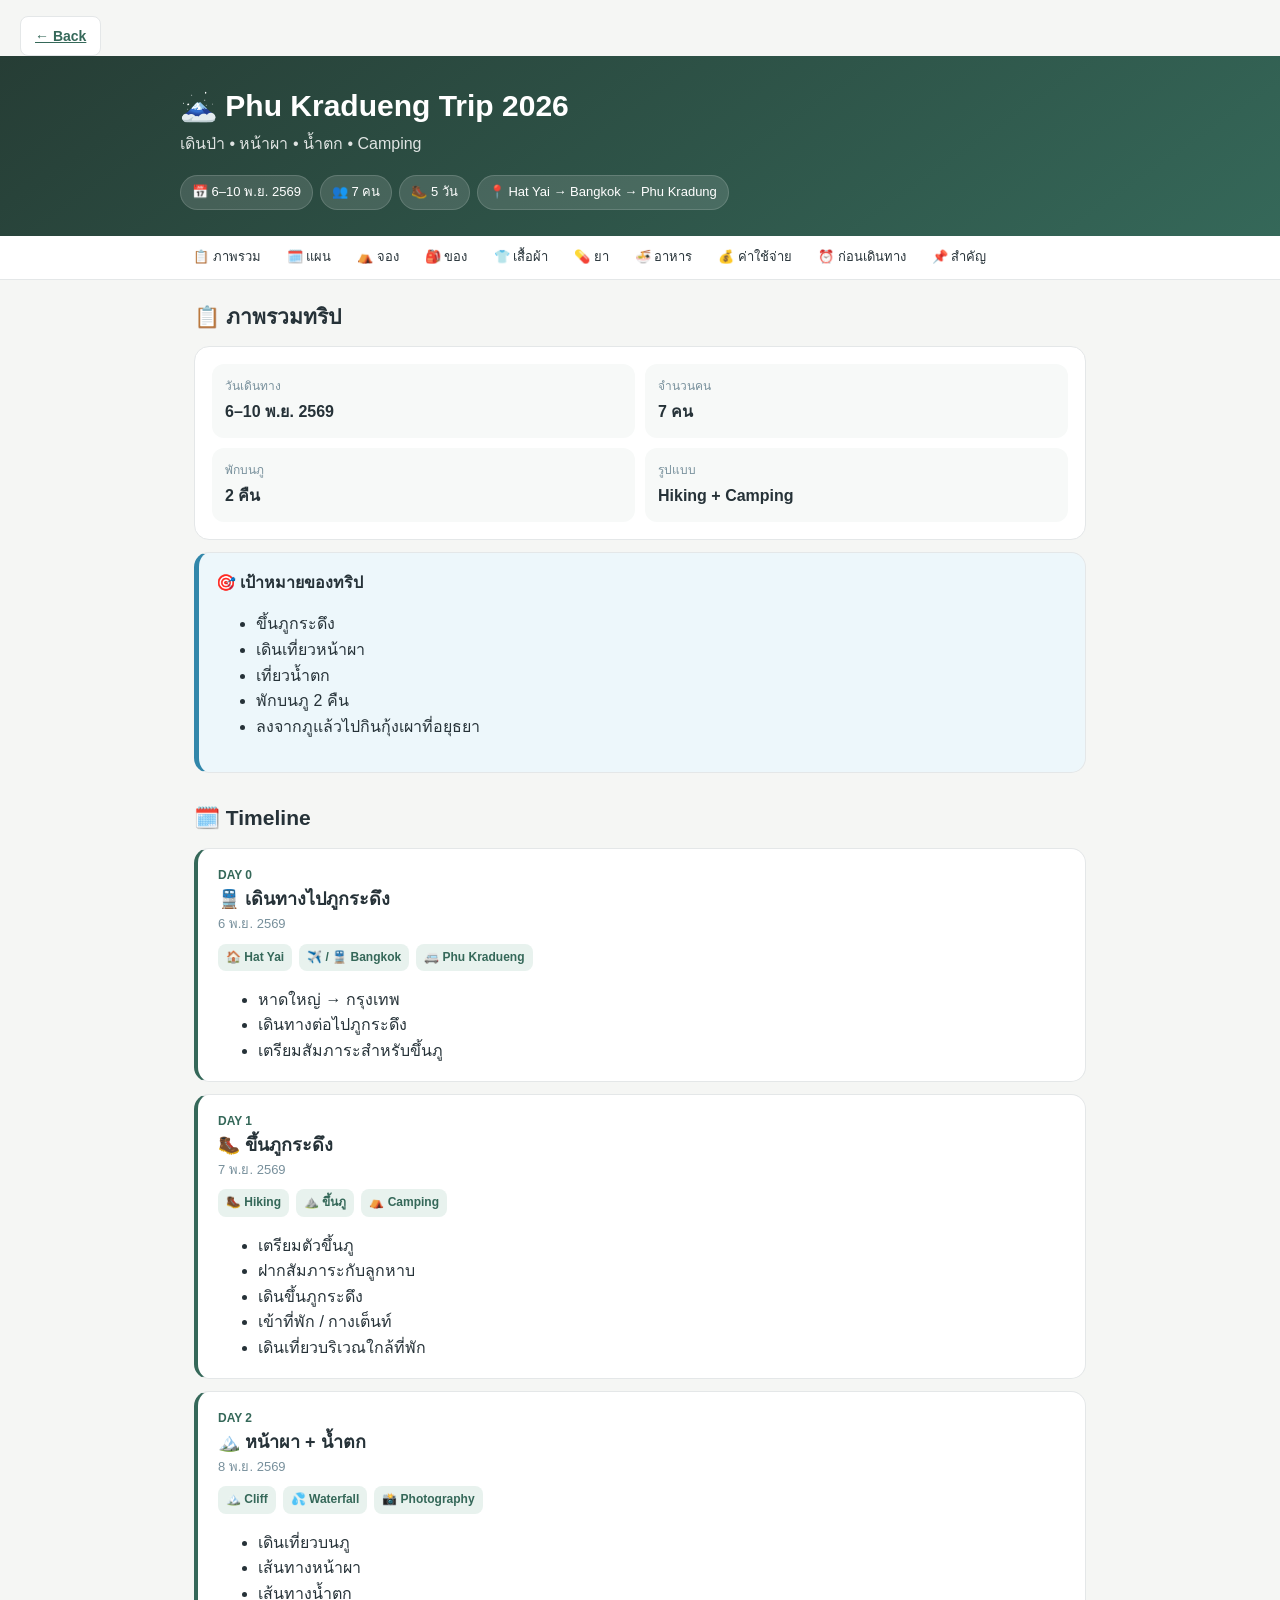
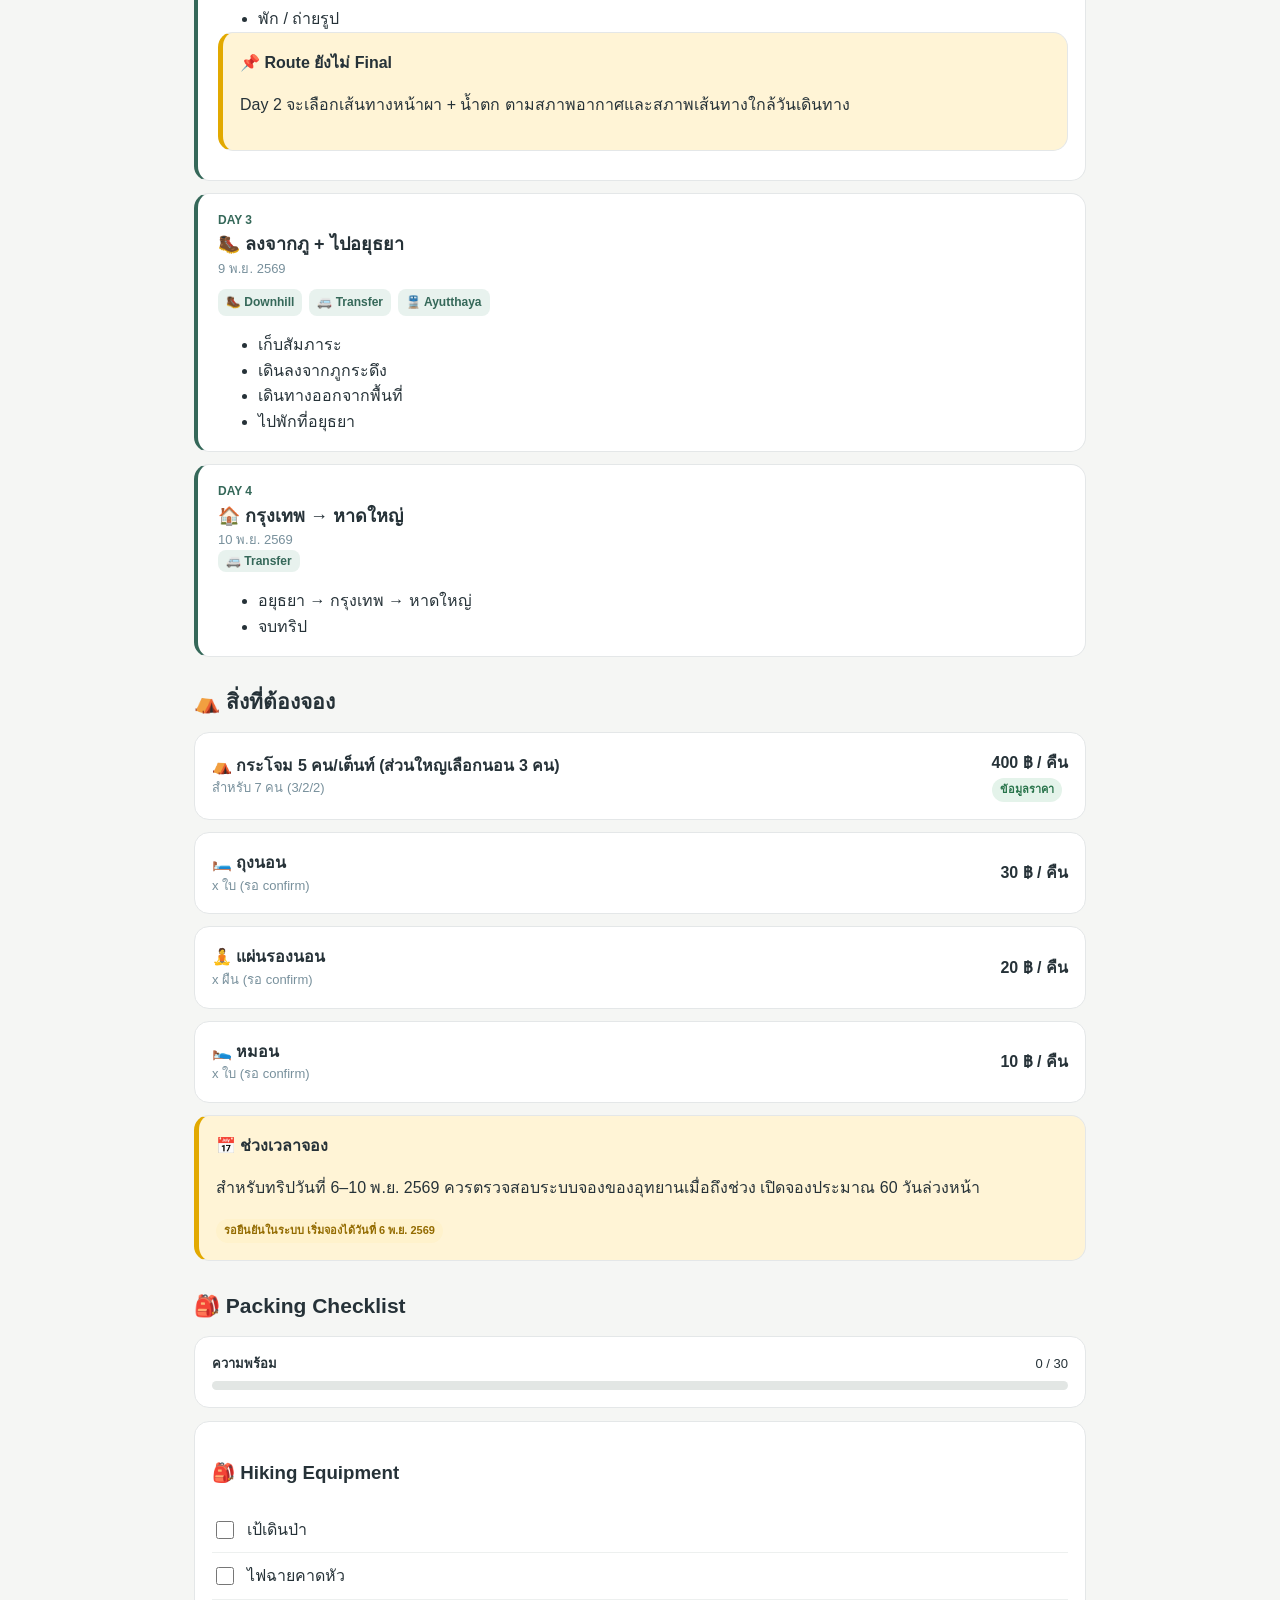
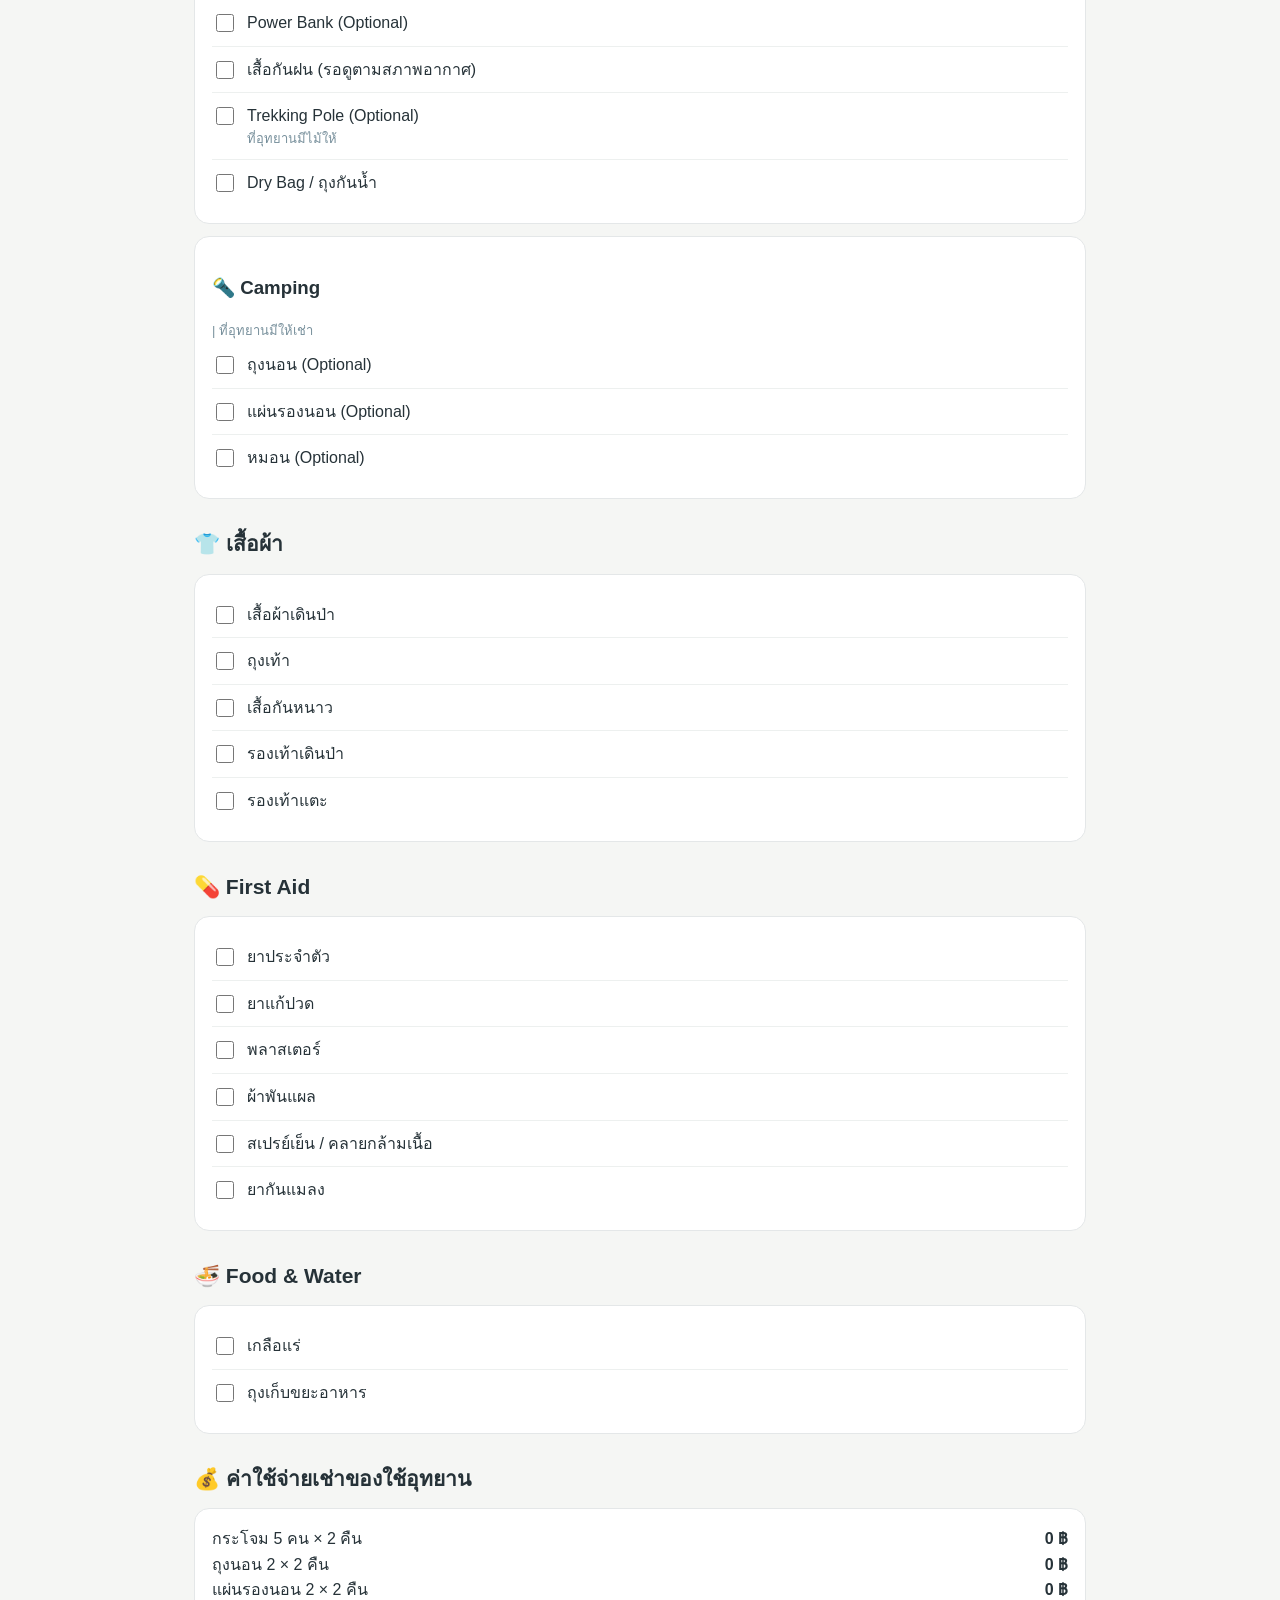
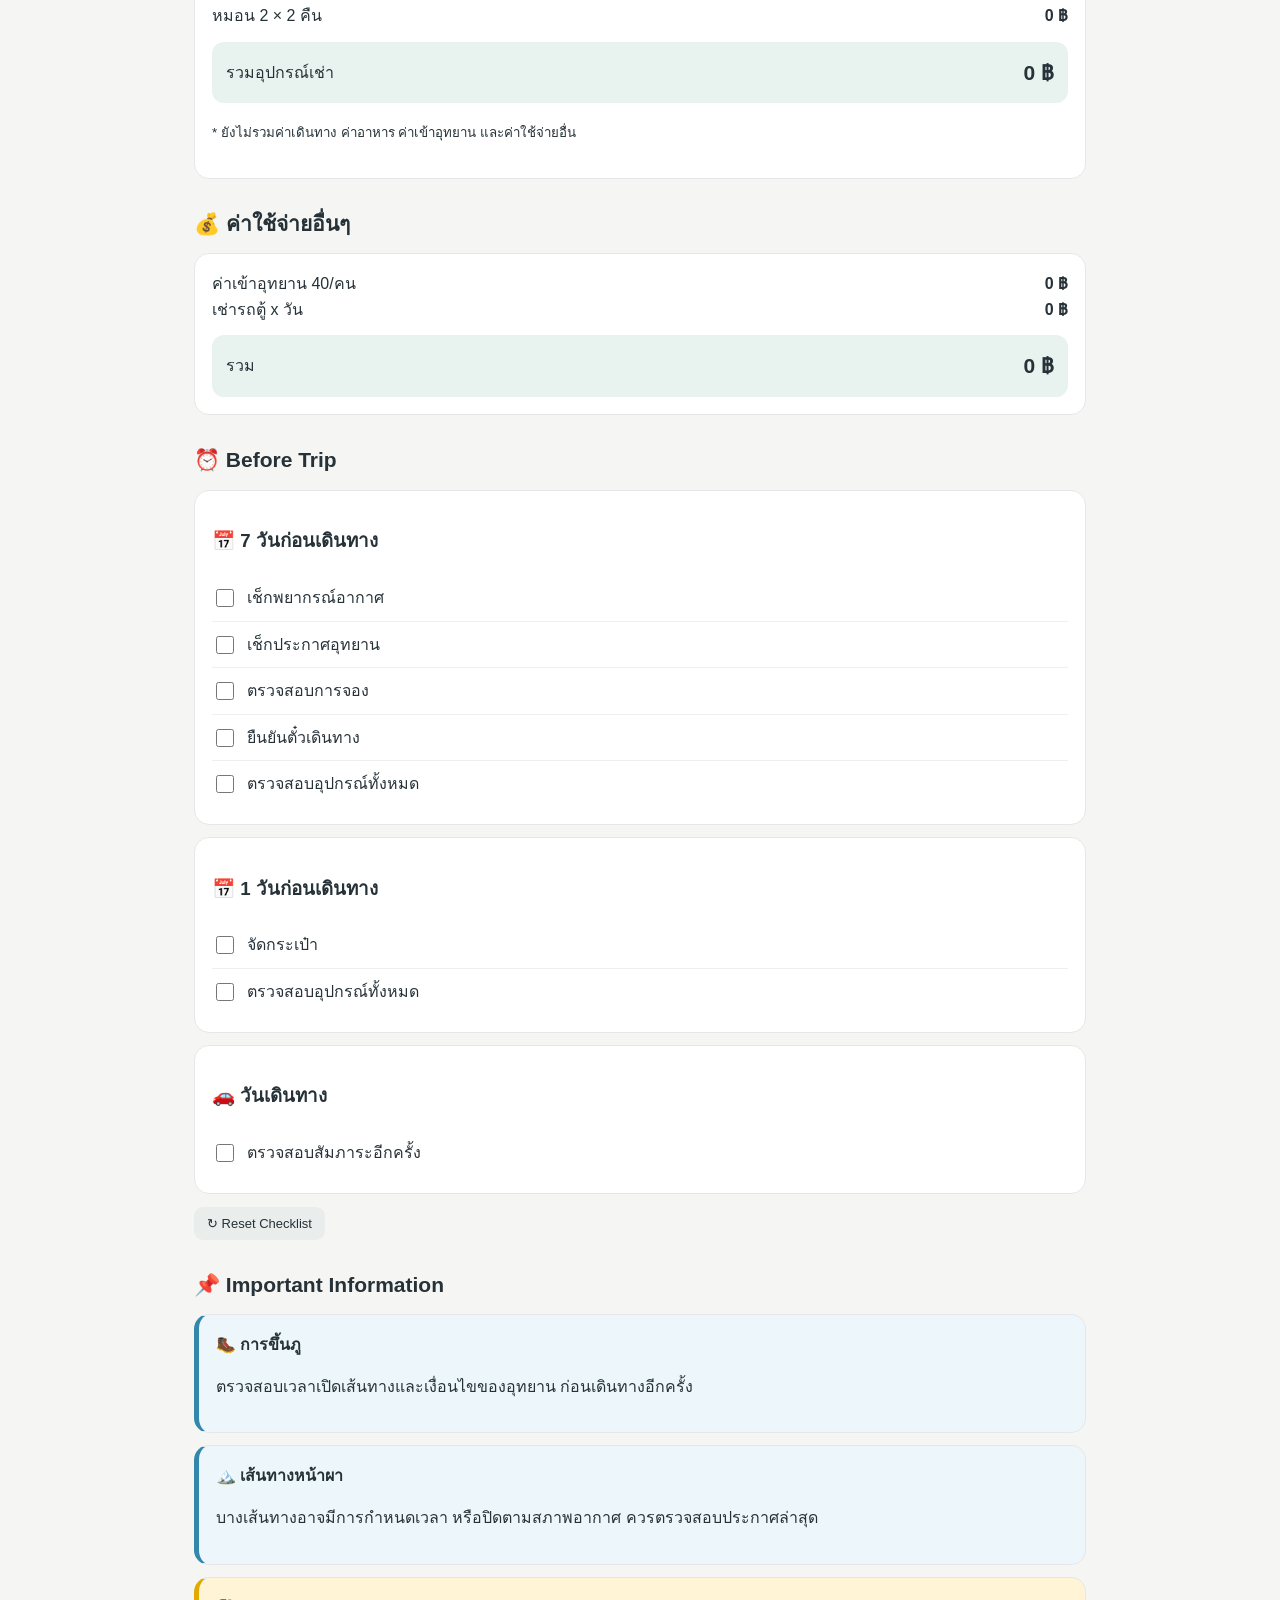
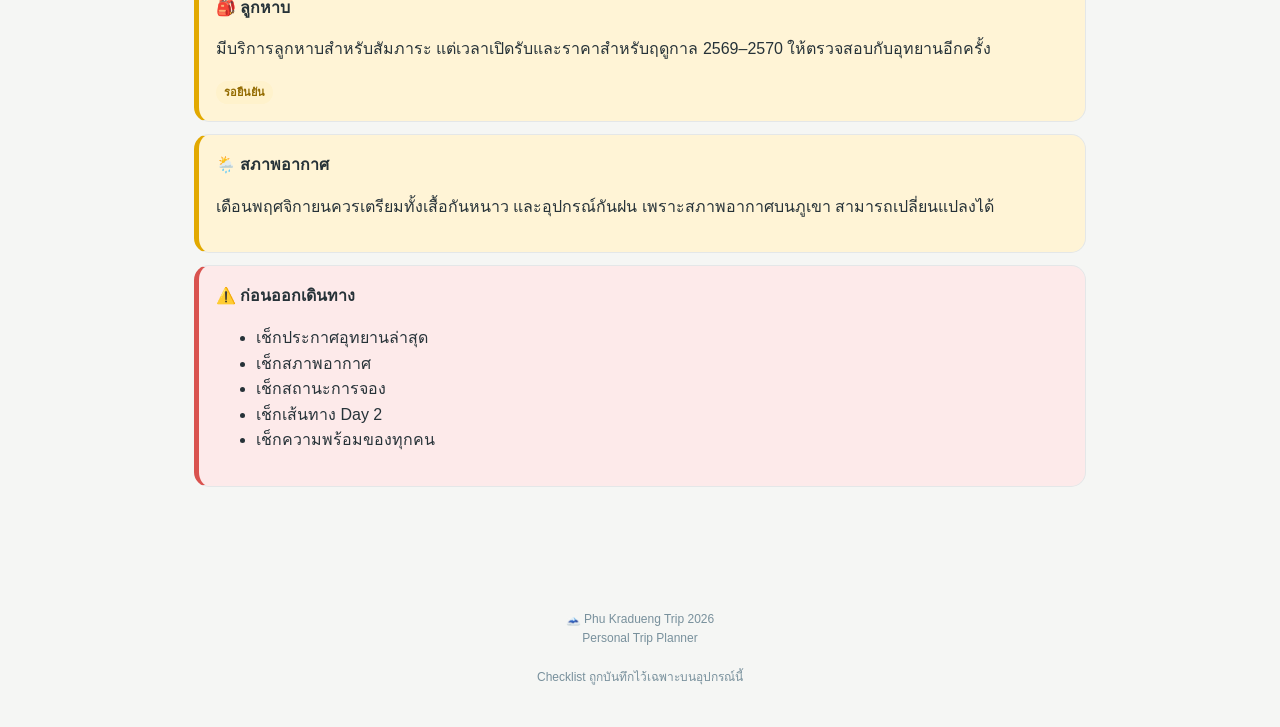
==== plans/phukradueng-2026/index.html @ b60a4329 "Move content to phukradueng-2026 folder" ====
<!DOCTYPE html>
<html lang="th">

<head>
  <meta charset="UTF-8">
  <meta name="viewport" content="width=device-width, initial-scale=1.0">
  <link rel="stylesheet" href="../../assets/css/styles.css">
  <title>🗻 Phu Kradueng Trip 2026</title>
<body>
<a href="../../index.html" class="back-button">
← Back
</a>

  <!-- ==================================================
     HERO
================================================== -->
  <header class="hero">
    <div class="hero-inner">
      <h1>🗻 Phu Kradueng Trip 2026</h1>
      <div class="hero-subtitle">
        เดินป่า • หน้าผา • น้ำตก • Camping
      </div>
      <div class="hero-info">
        <span class="hero-badge">
          📅 6–10 พ.ย. 2569
        </span>
        <span class="hero-badge">
          👥 7 คน
        </span>
        <span class="hero-badge">
          🥾 5 วัน
        </span>
        <span class="hero-badge">
          📍 Hat Yai → Bangkok → Phu Kradung
        </span>
      </div>
    </div>
  </header>


  <!-- ==================================================
     NAV
  ================================================== -->

  <nav class="nav">
    <div class="nav-inner">
      <a href="#overview">📋 ภาพรวม</a>
      <a href="#schedule">🗓️ แผน</a>
      <a href="#booking">⛺ จอง</a>
      <a href="#packing">🎒 ของ</a>
      <a href="#clothing">👕 เสื้อผ้า</a>
      <a href="#firstaid">💊 ยา</a>
      <a href="#food">🍜 อาหาร</a>
      <a href="#expense">💰 ค่าใช้จ่าย</a>
      <a href="#beforetrip">⏰ ก่อนเดินทาง</a>
      <a href="#important">📌 สำคัญ</a>
    </div>
  </nav>

  <main>

    <!-- ==================================================
     OVERVIEW
    ================================================== -->
    <section id="overview">
      <div class="section-title">
        📋 ภาพรวมทริป
      </div>
      <div class="card">
        <div class="overview-grid">
          <div class="overview-item">
            <div class="overview-label">
              วันเดินทาง
            </div>
            <div class="overview-value">
              6–10 พ.ย. 2569
            </div>
          </div>

          <div class="overview-item">
            <div class="overview-label">
              จำนวนคน
            </div>
            <div class="overview-value">
              7 คน
            </div>
          </div>

          <div class="overview-item">
            <div class="overview-label">
              พักบนภู
            </div>
            <div class="overview-value">
              2 คืน
            </div>
          </div>

          <div class="overview-item">
            <div class="overview-label">
              รูปแบบ
            </div>
            <div class="overview-value">
              Hiking + Camping
            </div>
          </div>
        </div>
      </div>


      <div class="card info">
        <strong>🎯 เป้าหมายของทริป</strong>
        <ul>
          <li>
            ขึ้นภูกระดึง
          </li>
          <li>
            เดินเที่ยวหน้าผา
          </li>
          <li>
            เที่ยวน้ำตก
          </li>
          <li>
            พักบนภู 2 คืน
          </li>
          <li>
            ลงจากภูแล้วไปกินกุ้งเผาที่อยุธยา
          </li>
        </ul>
      </div>
    </section>


    <!-- ==================================================
     SCHEDULE
    ================================================== -->

    <section id="schedule">
      <div class="section-title">
        🗓️ Timeline
      </div>

      <!-- DAY 0 -->
      <div class="card day">
        <div class="day-number">
          DAY 0
        </div>
        <div class="day-title">
          🚆 เดินทางไปภูกระดึง
        </div>
        <div class="day-date">
          6 พ.ย. 2569
        </div>
        <div class="day-meta">
          <span class="meta">
            🏠 Hat Yai
          </span>
          <span class="meta">
            ✈️ / 🚆 Bangkok
          </span>
          <span class="meta">
            🚐 Phu Kradueng
          </span>
        </div>

        <ul>
          <li>
            หาดใหญ่ → กรุงเทพ
          </li>
          <li>
            เดินทางต่อไปภูกระดึง
          </li>
          <li>
            เตรียมสัมภาระสำหรับขึ้นภู
          </li>
        </ul>
      </div>


      <!-- DAY 1 -->

      <div class="card day">
        <div class="day-number">
          DAY 1
        </div>
        <div class="day-title">
          🥾 ขึ้นภูกระดึง
        </div>
        <div class="day-date">
          7 พ.ย. 2569
        </div>
        <div class="day-meta">
          <span class="meta">
            🥾 Hiking
          </span>
          <span class="meta">
            ⛰️ ขึ้นภู
          </span>
          <span class="meta">
            ⛺ Camping
          </span>
        </div>

        <ul>
          <li>
            เตรียมตัวขึ้นภู
          </li>
          <li>
            ฝากสัมภาระกับลูกหาบ
          </li>
          <li>
            เดินขึ้นภูกระดึง
          </li>
          <li>
            เข้าที่พัก / กางเต็นท์
          </li>
          <li>
            เดินเที่ยวบริเวณใกล้ที่พัก
          </li>
        </ul>
      </div>


      <!-- DAY 2 -->
      <div class="card day">
        <div class="day-number">
          DAY 2
        </div>
        <div class="day-title">
          🏔️ หน้าผา + น้ำตก
        </div>
        <div class="day-date">
          8 พ.ย. 2569
        </div>
        <div class="day-meta">
          <span class="meta">
            🏔️ Cliff
          </span>
          <span class="meta">
            💦 Waterfall
          </span>
          <span class="meta">
            📸 Photography
          </span>
        </div>

        <ul>
          <li>
            เดินเที่ยวบนภู
          </li>
          <li>
            เส้นทางหน้าผา
          </li>
          <li>
            เส้นทางน้ำตก
          </li>
          <li>
            พัก / ถ่ายรูป
          </li>
        </ul>

        <div class="card warning">
          <strong>
            📌 Route ยังไม่ Final
          </strong>
          <p>
            Day 2 จะเลือกเส้นทางหน้าผา + น้ำตก
            ตามสภาพอากาศและสภาพเส้นทางใกล้วันเดินทาง
          </p>
        </div>
      </div>


      <!-- DAY 3 -->
      <div class="card day">
        <div class="day-number">
          DAY 3
        </div>
        <div class="day-title">
          🥾 ลงจากภู + ไปอยุธยา
        </div>
        <div class="day-date">
          9 พ.ย. 2569
        </div>
        <div class="day-meta">
          <span class="meta">
            🥾 Downhill
          </span>
          <span class="meta">
            🚐 Transfer
          </span>
          <span class="meta">
            🚆 Ayutthaya
          </span>
        </div>

        <ul>
          <li>
            เก็บสัมภาระ
          </li>
          <li>
            เดินลงจากภูกระดึง
          </li>
          <li>
            เดินทางออกจากพื้นที่
          </li>
          <li>
            ไปพักที่อยุธยา
          </li>
        </ul>
      </div>

      <!-- DAY 4 -->
      <div class="card day">
        <div class="day-number">
          DAY 4
        </div>
        <div class="day-title">
          🏠 กรุงเทพ → หาดใหญ่
        </div>
        <div class="day-date">
          10 พ.ย. 2569
        </div>
        <div class="day-date">
          <span class="meta">
            🚐 Transfer
          </span>
        </div>

        <ul>
          <li>
            อยุธยา → กรุงเทพ → หาดใหญ่
          </li>
          <li>
            จบทริป
          </li>
        </ul>
      </div>
    </section>

    <!-- ==================================================
     BOOKING
    ================================================== -->

    <section id="booking">

      <div class="section-title">
        ⛺ สิ่งที่ต้องจอง
      </div>

      <div class="card booking-card">
        <div>
          <div class="booking-name">
            ⛺ กระโจม 5 คน/เต็นท์ (ส่วนใหญเลือกนอน 3 คน)
          </div>
          <div class="booking-detail">
            สำหรับ 7 คน (3/2/2)
          </div>
        </div>
        <div>
          <strong>
            400 ฿ / คืน
          </strong>
          <br>
          <span class="status confirm">
            ข้อมูลราคา
          </span>
        </div>
      </div>

      <div class="card booking-card">
        <div>
          <div class="booking-name">
            🛏️ ถุงนอน
          </div>
          <div class="booking-detail">
            x ใบ (รอ confirm)
          </div>
        </div>
        <strong>
          30 ฿ / คืน
        </strong>
      </div>

      <div class="card booking-card">
        <div>
          <div class="booking-name">
            🧘 แผ่นรองนอน
          </div>
          <div class="booking-detail">
            x ผืน (รอ confirm)
          </div>
        </div>
        <strong>
          20 ฿ / คืน
        </strong>
      </div>

      <div class="card booking-card">
        <div>
          <div class="booking-name">
            🛌 หมอน
          </div>
          <div class="booking-detail">
            x ใบ (รอ confirm)
          </div>
        </div>
        <strong>
          10 ฿ / คืน
        </strong>
      </div>

      <div class="card warning">
        <strong>
          📅 ช่วงเวลาจอง
        </strong>
        <p>
          สำหรับทริปวันที่ 6–10 พ.ย. 2569
          ควรตรวจสอบระบบจองของอุทยานเมื่อถึงช่วง
          เปิดจองประมาณ 60 วันล่วงหน้า
        </p>
        <span class="status pending">
          รอยืนยันในระบบ เริ่มจองได้วันที่ 6 พ.ย. 2569
        </span>
      </div>
    </section>

    <!-- ==================================================
     PACKING
    ================================================== -->

    <section id="packing">
      <div class="section-title">
        🎒 Packing Checklist
      </div>

      <div class="card progress-card">
        <div class="progress-header">
          <strong>
            ความพร้อม
          </strong>
          <span id="progressText">
            0 / 0
          </span>
        </div>

        <div class="progress-bar">
          <div id="progressFill" class="progress-fill"></div>
        </div>
      </div>


      <div class="card">
        <h3>
          🎒 Hiking Equipment
        </h3>
        <ul class="checklist">
          <li>
            <input type="checkbox" data-check="backpack">
            <span>เป้เดินป่า</span>
          </li>

          <li>
            <input type="checkbox" data-check="headlamp">
            <span>ไฟฉายคาดหัว</span>
          </li>

          <li>
            <input type="checkbox" data-check="powerbank">
            <span>Power Bank (Optional)</span>
          </li>

          <!-- <li>
            <input type="checkbox" data-check="water">
            <span>ขวดน้ำ / Hydration</span>
          </li> -->

          <li>
            <input type="checkbox" data-check="raincoat">
            <span>เสื้อกันฝน (รอดูตามสภาพอากาศ)</span>
          </li>

          <li>
            <input type="checkbox" data-check="trekkingpole">
            <span>Trekking Pole (Optional)
              <div class="booking-detail">
                ที่อุทยานมีไม้ให้
              </div>
            </span>
          </li>

          <li>
            <input type="checkbox" data-check="drybag">
            <span>Dry Bag / ถุงกันน้ำ</span>
          </li>

          <!-- <li>
            <input type="checkbox" data-check="trashbag">
            <span>ถุงขยะ</span>
          </li> -->

          <!-- <li>
            <input type="checkbox" data-check="phone">
            <span>โทรศัพท์</span>
          </li> -->

          <!-- <li>
            <input type="checkbox" data-check="charger">
            <span>สายชาร์จ</span>
          </li> -->
        </ul>
      </div>


      <div class="card">
        <h3>
          🔦 Camping
        </h3>
        <div class="booking-detail">
          | ที่อุทยานมีให้เช่า
        </div>
        <ul class="checklist">
          <li>
            <input type="checkbox" data-check="sleepingbag">
            <span>ถุงนอน (Optional)</span>
          </li>

          <li>
            <input type="checkbox" data-check="sleepingmat">
            <span>แผ่นรองนอน (Optional)</span>
          </li>

          <li>
            <input type="checkbox" data-check="pillow">
            <span>หมอน (Optional)</span>
          </li>
        </ul>
      </div>
    </section>

    <!-- ==================================================
     CLOTHING
    ================================================== -->

    <section id="clothing">
      <div class="section-title">
        👕 เสื้อผ้า
      </div>

      <div class="card">
        <ul class="checklist">
          <li>
            <input type="checkbox" data-check="shirt">
            <span>เสื้อผ้าเดินป่า</span>
          </li>

          <li>
            <input type="checkbox" data-check="socks">
            <span>ถุงเท้า</span>
          </li>

          <li>
            <input type="checkbox" data-check="jacket">
            <span>เสื้อกันหนาว</span>
          </li>

          <li>
            <input type="checkbox" data-check="shoes">
            <span>รองเท้าเดินป่า</span>
          </li>

          <li>
            <input type="checkbox" data-check="sandals">
            <span>รองเท้าแตะ</span>
          </li>
        </ul>
      </div>
    </section>


    <!-- ==================================================
     FIRST AID
    ================================================== -->

    <section id="firstaid">
      <div class="section-title">
        💊 First Aid
      </div>

      <div class="card">
        <ul class="checklist">
          <li>
            <input type="checkbox" data-check="medicine">
            <span>ยาประจำตัว</span>
          </li>

          <li>
            <input type="checkbox" data-check="painkiller">
            <span>ยาแก้ปวด</span>
          </li>

          <li>
            <input type="checkbox" data-check="plaster">
            <span>พลาสเตอร์</span>
          </li>

          <li>
            <input type="checkbox" data-check="bandage">
            <span>ผ้าพันแผล</span>
          </li>

          <li>
            <input type="checkbox" data-check="muscle-spray">
            <span>สเปรย์เย็น / คลายกล้ามเนื้อ</span>
          </li>

          <li>
            <input type="checkbox" data-check="insect">
            <span>ยากันแมลง</span>
          </li>
        </ul>
      </div>
    </section>


    <!-- ==================================================
     FOOD
    ================================================== -->

    <section id="food">
      <div class="section-title">
        🍜 Food & Water
      </div>

      <div class="card">
        <ul class="checklist">
          <li>
            <input type="checkbox" data-check="electrolyte">
            <span>เกลือแร่</span>
          </li>

          <li>
            <input type="checkbox" data-check="food-bag">
            <span>ถุงเก็บขยะอาหาร</span>
          </li>
        </ul>
      </div>
    </section>


    <!-- ==================================================
     EXPENSE
    ================================================== -->

    <section id="expense">
      <div class="section-title">
        💰 ค่าใช้จ่ายเช่าของใช้อุทยาน
      </div>
      <div class="card">
        <div class="booking-card">
          <span>
            กระโจม 5 คน × 2 คืน
          </span>
          <strong>
            0 ฿
          </strong>
        </div>

        <div class="booking-card">
          <span>
            ถุงนอน 2 × 2 คืน
          </span>
          <strong>
            0 ฿
          </strong>
        </div>

        <div class="booking-card">
          <span>
            แผ่นรองนอน 2 × 2 คืน
          </span>
          <strong>
            0 ฿
          </strong>
        </div>

        <div class="booking-card">
          <span>
            หมอน 2 × 2 คืน
          </span>
          <strong>
            0 ฿
          </strong>
        </div>

        <div class="expense-total">
          <span>
            รวมอุปกรณ์เช่า
          </span>
          <strong>
            0 ฿
          </strong>
        </div>

        <p>
          <small>
            * ยังไม่รวมค่าเดินทาง ค่าอาหาร
            ค่าเข้าอุทยาน และค่าใช้จ่ายอื่น
          </small>
        </p>

      </div>

    </section>

    <section id="expense">
      <div class="section-title">
        💰 ค่าใช้จ่ายอื่นๆ
      </div>
      <div class="card">
        <div class="booking-card">
          <span>
            ค่าเข้าอุทยาน 40/คน
          </span>
          <strong>
            0 ฿
          </strong>
        </div>

        <div class="booking-card">
          <span>
            เช่ารถตู้ x วัน
          </span>
          <strong>
            0 ฿
          </strong>
        </div>

        <div class="expense-total">
          <span>
            รวม
          </span>
          <strong>
            0 ฿
          </strong>
        </div>

      </div>

    </section>


    <!-- ==================================================
     BEFORE TRIP
    ================================================== -->

    <section id="beforetrip">
      <div class="section-title">
        ⏰ Before Trip
      </div>

      <div class="card">
        <h3>
          📅 7 วันก่อนเดินทาง
        </h3>
        <ul class="checklist">
          <li>
            <input type="checkbox" data-check="weather">
            <span>เช็กพยากรณ์อากาศ</span>
          </li>

          <li>
            <input type="checkbox" data-check="park-announcement">
            <span>เช็กประกาศอุทยาน</span>
          </li>

          <li>
            <input type="checkbox" data-check="booking-confirm">
            <span>ตรวจสอบการจอง</span>
          </li>

          <li>
            <input type="checkbox" data-check="transport">
            <span>ยืนยันตั๋วเดินทาง</span>
          </li>

          <li>
            <input type="checkbox" data-check="equipment-check">
            <span>ตรวจสอบอุปกรณ์ทั้งหมด</span>
          </li>
        </ul>
      </div>

      <div class="card">
        <h3>
          📅 1 วันก่อนเดินทาง
        </h3>
        <ul class="checklist">
          <li>
            <input type="checkbox" data-check="pack">
            <span>จัดกระเป๋า</span>
          </li>

          <li>
            <input type="checkbox" data-check="charge">
            <span>ตรวจสอบอุปกรณ์ทั้งหมด</span>
          </li>
        </ul>

      </div>


      <div class="card">
        <h3>
          🚗 วันเดินทาง
        </h3>
        <ul class="checklist">
          <li>
            <input type="checkbox" data-check="bag">
            <span>ตรวจสอบสัมภาระอีกครั้ง</span>
          </li>
        </ul>
      </div>


      <div class="actions">
        <button class="secondary" onclick="resetChecklist()">
          ↻ Reset Checklist
        </button>
      </div>
    </section>


    <!-- ==================================================
     IMPORTANT
    ================================================== -->

    <section id="important">
      <div class="section-title">
        📌 Important Information
      </div>

      <div class="card info">
        <strong>
          🥾 การขึ้นภู
        </strong>
        <p>
          ตรวจสอบเวลาเปิดเส้นทางและเงื่อนไขของอุทยาน
          ก่อนเดินทางอีกครั้ง
        </p>

      </div>

      <div class="card info">
        <strong>
          🏔️ เส้นทางหน้าผา
        </strong>
        <p>
          บางเส้นทางอาจมีการกำหนดเวลา
          หรือปิดตามสภาพอากาศ
          ควรตรวจสอบประกาศล่าสุด
        </p>
      </div>

      <div class="card warning">
        <strong>
          🎒 ลูกหาบ
        </strong>
        <p>
          มีบริการลูกหาบสำหรับสัมภาระ
          แต่เวลาเปิดรับและราคาสำหรับฤดูกาล
          2569–2570 ให้ตรวจสอบกับอุทยานอีกครั้ง
        </p>
        <span class="status pending">
          รอยืนยัน
        </span>
      </div>

      <div class="card warning">
        <strong>
          🌦️ สภาพอากาศ
        </strong>
        <p>
          เดือนพฤศจิกายนควรเตรียมทั้งเสื้อกันหนาว
          และอุปกรณ์กันฝน เพราะสภาพอากาศบนภูเขา
          สามารถเปลี่ยนแปลงได้
        </p>
      </div>

      <div class="card danger">
        <strong>
          ⚠️ ก่อนออกเดินทาง
        </strong>
        <ul>
          <li>
            เช็กประกาศอุทยานล่าสุด
          </li>

          <li>
            เช็กสภาพอากาศ
          </li>

          <li>
            เช็กสถานะการจอง
          </li>

          <li>
            เช็กเส้นทาง Day 2
          </li>

          <li>
            เช็กความพร้อมของทุกคน
          </li>
        </ul>
      </div>
    </section>
  </main>

  <footer>
    🗻 Phu Kradueng Trip 2026
    <br>
    Personal Trip Planner
    <br><br>
    Checklist ถูกบันทึกไว้เฉพาะบนอุปกรณ์นี้
  </footer>


  <script>

    const STORAGE_KEY =
      "phukradung-trip-2026-checklist";

    /* ==========================================
       LOAD
    ========================================== */

    function loadChecklist() {

      const saved =
        JSON.parse(
          localStorage.getItem(STORAGE_KEY)
          || "{}"
        );

      document
        .querySelectorAll("[data-check]")
        .forEach(item => {

          item.checked =
            saved[item.dataset.check] === true;

          item.addEventListener(
            "change",
            saveChecklist
          );

        });

      updateProgress();

    }


    /* ==========================================
       SAVE
    ========================================== */

    function saveChecklist() {

      const data = {};

      document
        .querySelectorAll("[data-check]")
        .forEach(item => {

          data[item.dataset.check] =
            item.checked;

        });

      localStorage.setItem(
        STORAGE_KEY,
        JSON.stringify(data)
      );

      updateProgress();

    }


    /* ==========================================
       PROGRESS
    ========================================== */

    function updateProgress() {

      const items =
        document.querySelectorAll(
          "[data-check]"
        );

      const checked =
        document.querySelectorAll(
          "[data-check]:checked"
        );

      document.getElementById("progressText")
        .textContent =
        `${checked.length} / ${items.length}`;

      const percent =
        items.length === 0
          ? 0
          : (checked.length / items.length) * 100;

      document.getElementById("progressFill")
        .style.width = `${percent}%`;

    }


    /* ==========================================
       RESET
    ========================================== */

    function resetChecklist() {

      if (confirm("Reset all checklist?")) {

        document
          .querySelectorAll("[data-check]")
          .forEach(item => {

            item.checked = false;

          });

        localStorage.removeItem(STORAGE_KEY);
        updateProgress();

      }

    }

    loadChecklist();

  </script>

</body>

</html>
---- assets/css/styles.css ----
:root {
  --bg: #f5f6f4;
  --card: #ffffff;
  --text: #263238;
  --muted: #78909c;
  --border: #e4e7e8;
  --accent: #356859;
  --accent-light: #e8f2ee;
  --warning: #fff4d6;
  --warning-border: #e2a900;
  --danger: #fdeaea;
  --danger-border: #d9534f;
}

* {
  box-sizing: border-box;
}

html {
  scroll-behavior: smooth;
}

body {
  margin: 0;
  background: var(--bg);
  color: var(--text);
  font-family:
    -apple-system,
    BlinkMacSystemFont,
    "Segoe UI",
    "Noto Sans Thai",
    sans-serif;
  line-height: 1.6;
}

/* ==============================
   HERO
============================== */

.hero {
  background: linear-gradient(
    145deg,
    #263d35,
    #356859
  );

  color: white;
  padding: 32px 18px 26px;
}

.hero-inner {
  max-width: 920px;
  margin: auto;
}

.hero h1 {
  margin: 0;
  font-size: 30px;
  line-height: 1.2;
}

.hero-subtitle {
  margin-top: 7px;
  opacity: .85;
}

.hero-info {
  display: flex;
  flex-wrap: wrap;
  gap: 7px;
  margin-top: 18px;
}

.hero-badge {
  background: rgba(255,255,255,.13);
  border: 1px solid rgba(255,255,255,.15);
  border-radius: 99px;
  padding: 6px 11px;
  font-size: 13px;
}

/* ==============================
   NAV
============================== */

.nav {
  position: sticky;
  top: 0;
  z-index: 100;
  background: rgba(255,255,255,.96);
  backdrop-filter: blur(8px);
  border-bottom: 1px solid var(--border);
  overflow-x: auto;
}

.nav-inner {
  max-width: 920px;
  margin: auto;
  display: flex;
}

.nav a {
  flex-shrink: 0;
  padding: 11px 13px;
  color: var(--text);
  text-decoration: none;
  font-size: 13px;
}

.nav a:hover {
  background: #f1f3f2;
}

/* ==============================
   MAIN
============================== */

main {
  max-width: 920px;
  margin: auto;
  padding: 20px 14px 70px;
}

section {
  scroll-margin-top: 65px;
  margin-bottom: 28px;
}

.section-title {
  display: flex;
  align-items: center;
  gap: 7px;
  font-size: 21px;
  font-weight: 800;
  margin-bottom: 13px;
}

.card {
  background: var(--card);
  border: 1px solid var(--border);
  border-radius: 15px;
  padding: 17px;
  margin-bottom: 12px;
}

/* ==============================
   OVERVIEW
============================== */

.overview-grid {
  display: grid;
  grid-template-columns:
    repeat(2, 1fr);
  gap: 10px;
}

.overview-item {
  background: #f7f9f8;
  border-radius: 12px;
  padding: 13px;
}

.overview-label {
  color: var(--muted);
  font-size: 12px;
}

.overview-value {
  font-weight: 700;
  margin-top: 3px;
}

/* ==============================
   DAY
============================== */

.day {
  position: relative;
  padding-left: 20px;
  border-left: 4px solid var(--accent);
}

.day-number {
  font-size: 12px;
  font-weight: 800;
  color: var(--accent);
}

.day-title {
  font-size: 18px;
  font-weight: 800;
}

.day-date {
  color: var(--muted);
  font-size: 13px;
}

.day-meta {
  display: flex;
  flex-wrap: wrap;
  gap: 7px;
  margin: 9px 0;
}

.meta {
  background: var(--accent-light);
  color: var(--accent);
  border-radius: 8px;
  padding: 4px 8px;
  font-size: 12px;
  font-weight: 600;
}

.day ul {
  margin-bottom: 0;
}

/* ==============================
   STATUS
============================== */

.status {
  display: inline-block;
  padding: 3px 8px;
  border-radius: 99px;
  font-size: 11px;
  font-weight: 700;
}

.status.confirm {
  background: #e4f3ea;
  color: #28734a;
}

.status.pending {
  background: #fff2cc;
  color: #936b00;
}

/* ==============================
   BOOKING
============================== */

.booking-card {
  display: flex;
  justify-content: space-between;
  align-items: center;
  gap: 12px;
}

.booking-name {
  font-weight: 700;
}

.booking-detail {
  color: var(--muted);
  font-size: 13px;
}

/* ==============================
   CHECKLIST
============================== */

.progress-card {
  margin-bottom: 13px;
}

.progress-header {
  display: flex;
  justify-content: space-between;
  font-size: 13px;
  margin-bottom: 7px;
}

.progress-bar {
  height: 9px;
  background: #e2e6e4;
  border-radius: 99px;
  overflow: hidden;
}

.progress-fill {
  width: 0%;
  height: 100%;
  background: var(--accent);
  transition: width .25s ease;
}

.checklist {
  list-style: none;
  padding: 0;
  margin: 0;
}

.checklist li {
  display: flex;
  align-items: flex-start;
  gap: 10px;
  padding: 10px 0;
  border-bottom: 1px solid #edf0ef;
}

.checklist li:last-child {
  border-bottom: 0;
}

.checklist input {
  width: 18px;
  height: 18px;
  margin-top: 4px;
  flex-shrink: 0;
}

.checklist input:checked + span {
  color: #9aa4a0;
  text-decoration: line-through;
}

/* ==============================
   EXPENSE
============================== */

.expense-total {
  display: flex;
  justify-content: space-between;
  align-items: center;
  background: var(--accent-light);
  border-radius: 12px;
  padding: 14px;
  margin-top: 13px;
}

.expense-total strong {
  font-size: 21px;
}

/* ==============================
   TIMING
============================== */

.timing-grid {
  display: grid;
  grid-template-columns:
    repeat(2, 1fr);
  gap: 10px;
}

.timing {
  padding: 13px;
  border-radius: 12px;
  background: #f7f9f8;
}

.timing strong {
  display: block;
}

/* ==============================
   IMPORTANT
============================== */

.info {
  background: #edf7fb;
  border-left: 5px solid #3287aa;
}

.warning {
  background: var(--warning);
  border-left: 5px solid var(--warning-border);
}

.danger {
  background: var(--danger);
  border-left: 5px solid var(--danger-border);
}

/* ==============================
   BUTTON
============================== */

.actions {
  display: flex;
  gap: 8px;
  flex-wrap: wrap;
  margin-top: 13px;
}

button {
  border: 0;
  border-radius: 9px;
  padding: 9px 13px;
  cursor: pointer;
  font-size: 13px;
  background: var(--accent);
  color: white;
}

button.secondary {
  background: #e9edeb;
  color: var(--text);
}

/* ========================================
   Back Button
   ======================================== */

.back-button {
    display: inline-flex;
    align-items: center;
    gap: 6px;

    margin: 16px 20px 0;
    padding: 8px 14px;

    background: var(--card);

    border: 1px solid var(--border);
    border-radius: 8px;

    color: var(--accent);

    font-size: 14px;
    font-weight: 600;

    box-shadow: var(--shadow);

    transition: all 0.2s;
}

.back-button:hover {
    background: var(--accent-light);
    border-color: var(--accent);

    transform: translateX(-2px);
}

/* ==============================
   FOOTER
============================== */

footer {
  text-align: center;
  color: var(--muted);
  padding: 25px 15px 40px;
  font-size: 12px;
}

/* ==============================
   MOBILE
============================== */

@media (max-width: 600px) {

  .hero h1 {
    font-size: 26px;
  }

  main {
    padding: 15px 10px 60px;
  }

  .card {
    padding: 14px;
    border-radius: 13px;
  }

  .overview-grid,
  .timing-grid {
    grid-template-columns: 1fr;
  }

  .section-title {
    font-size: 19px;
  }

  .booking-card {
    align-items: flex-start;
  }

}
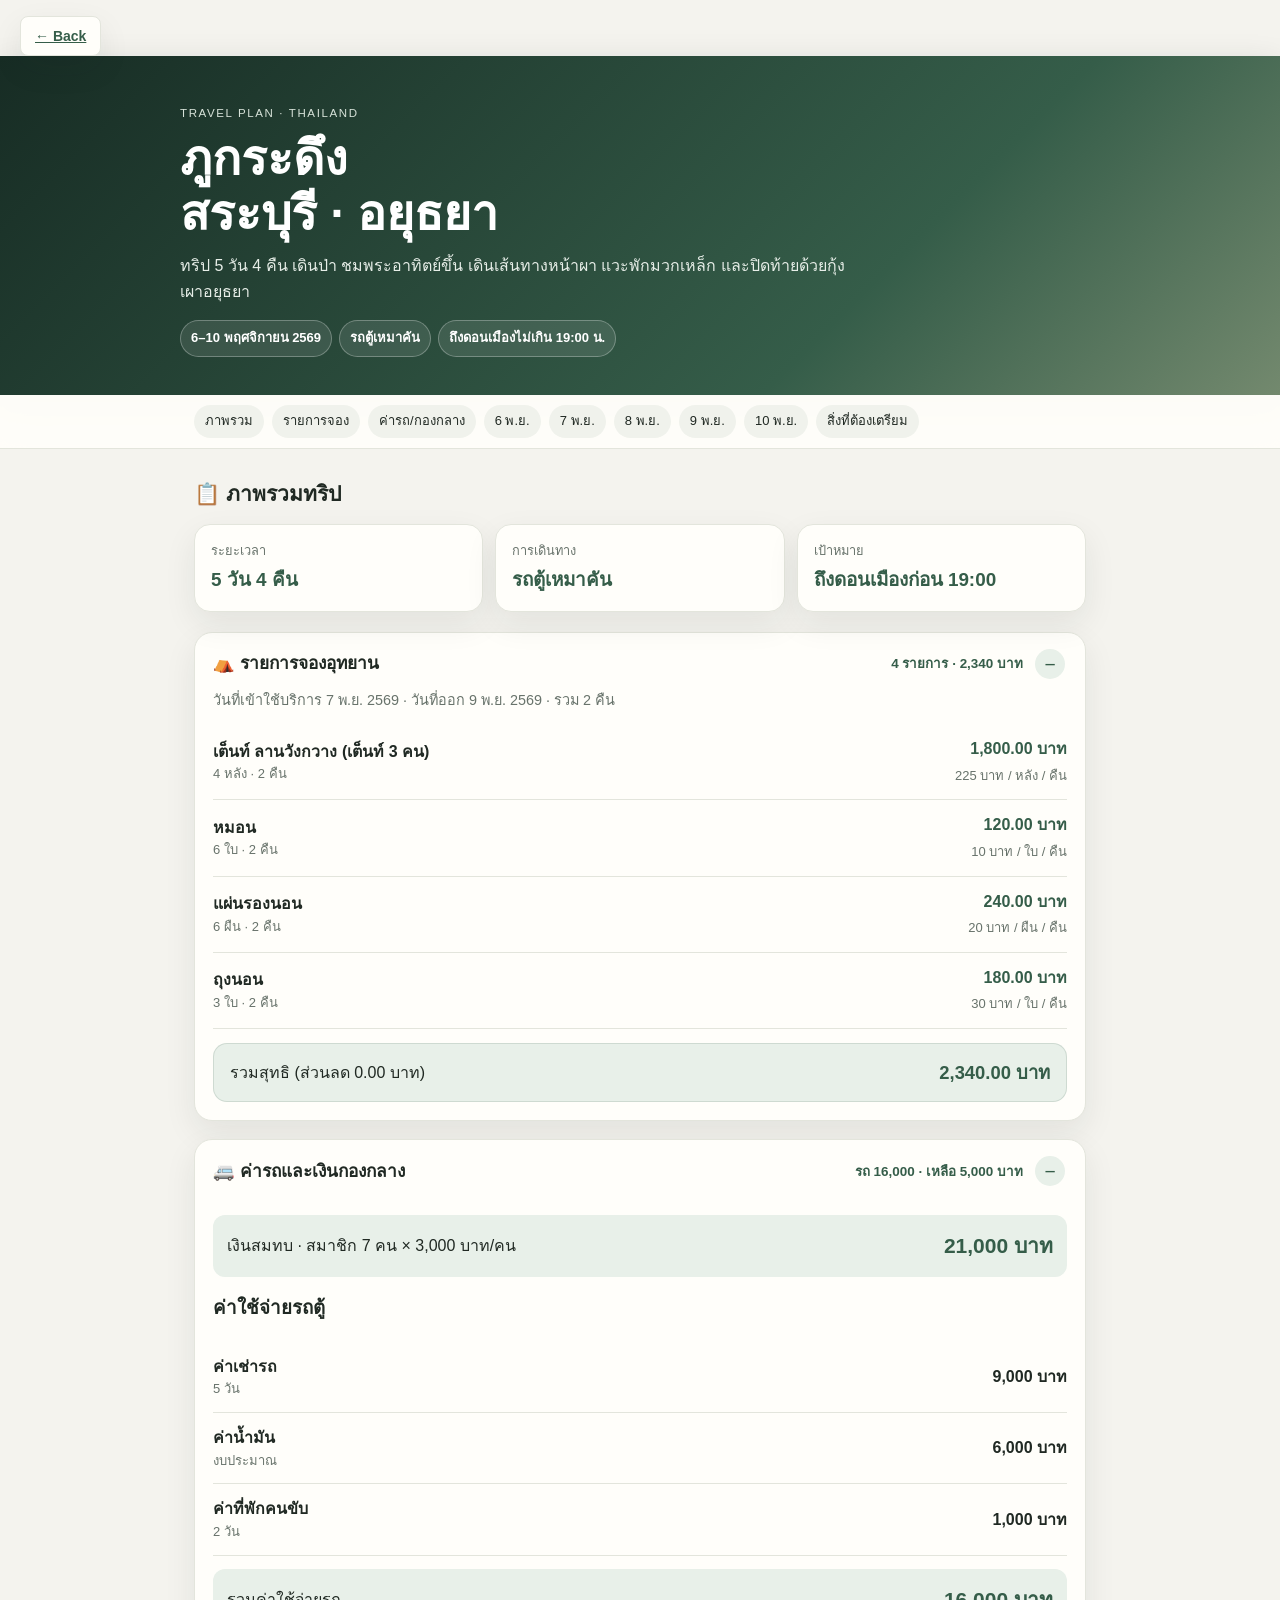
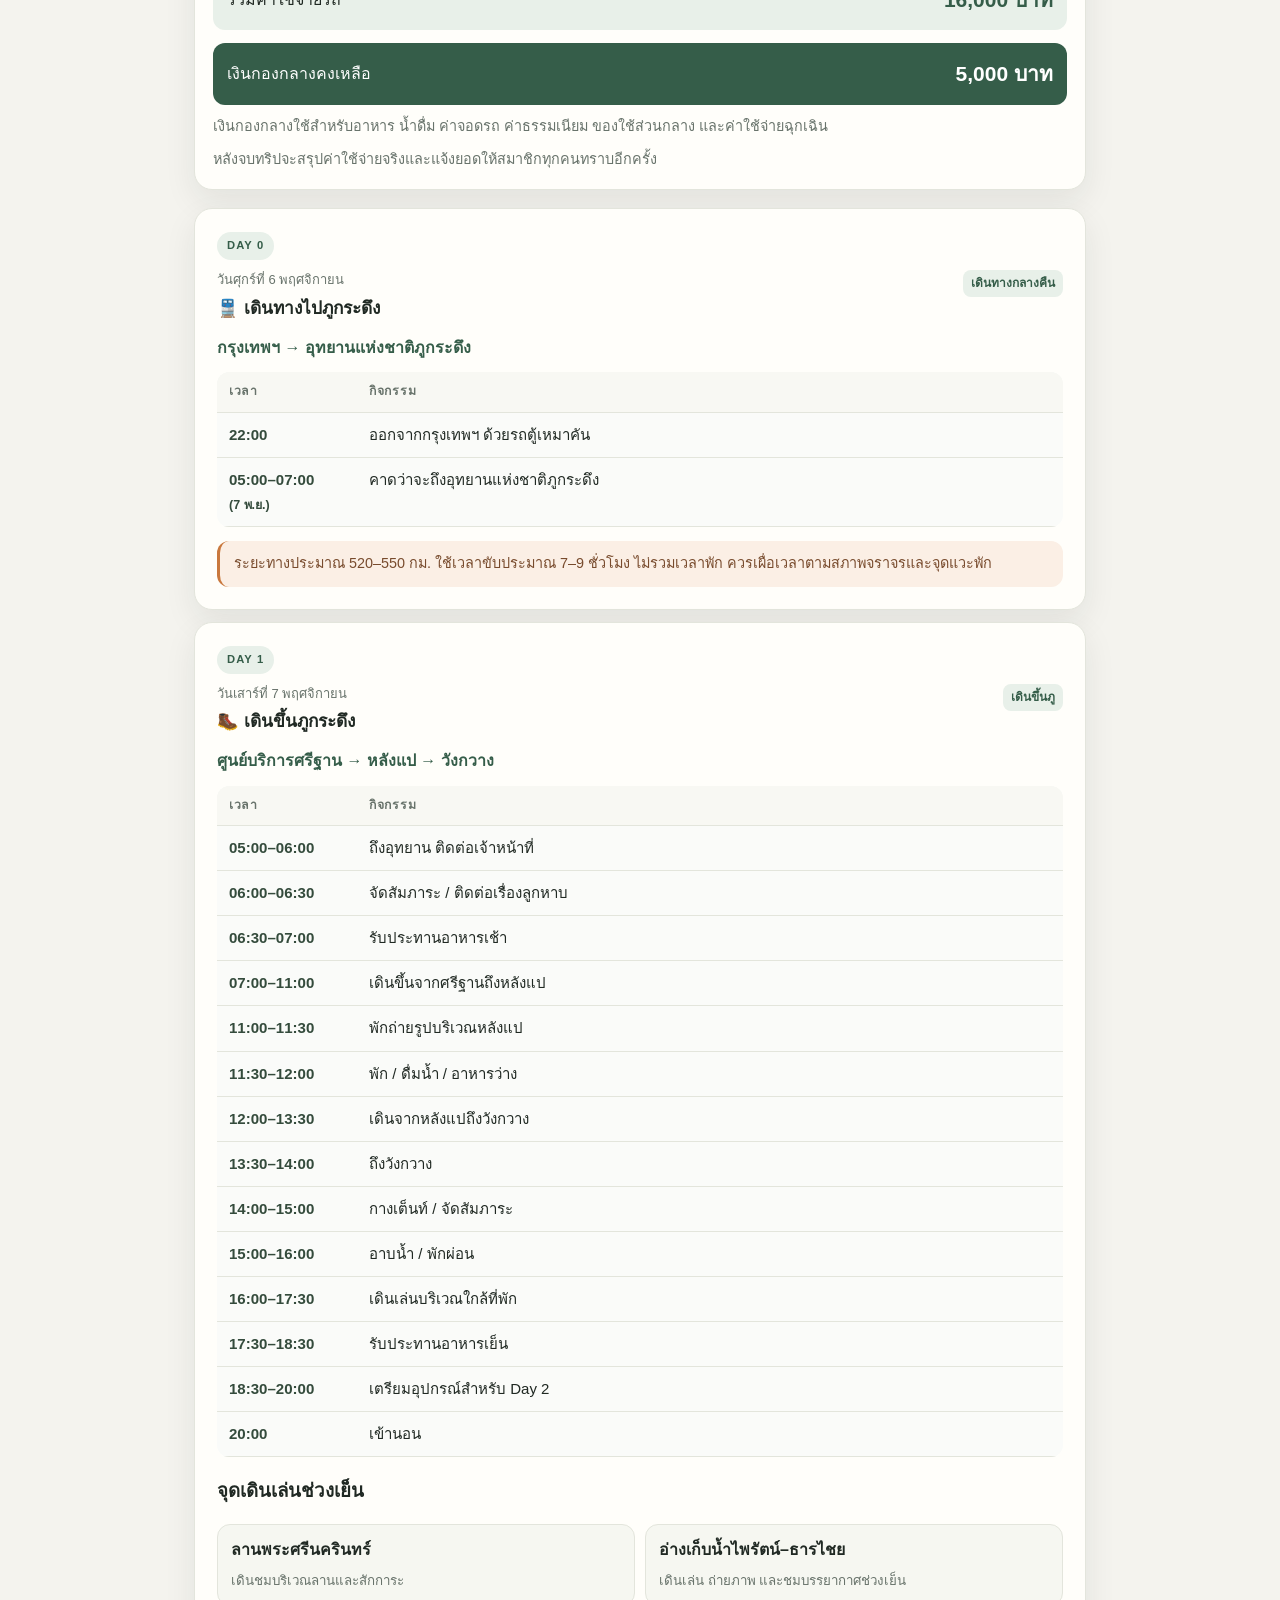
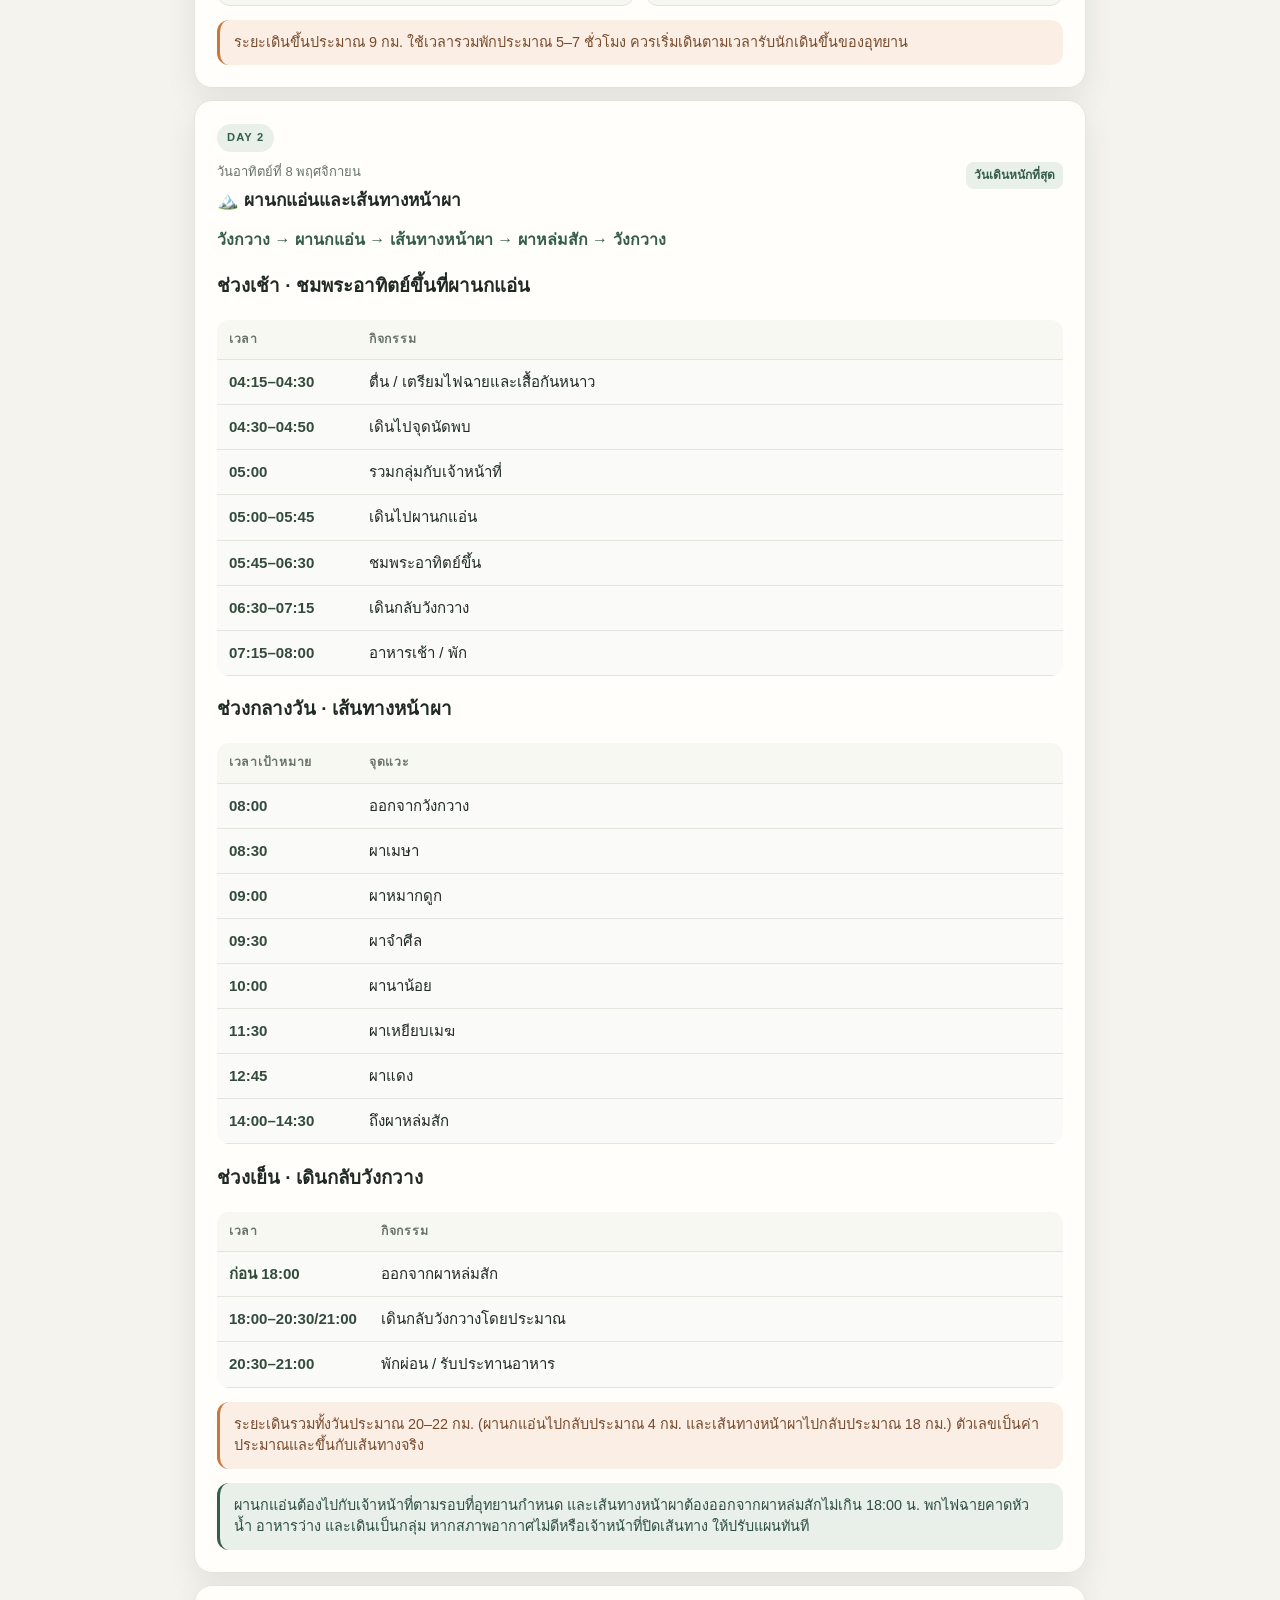
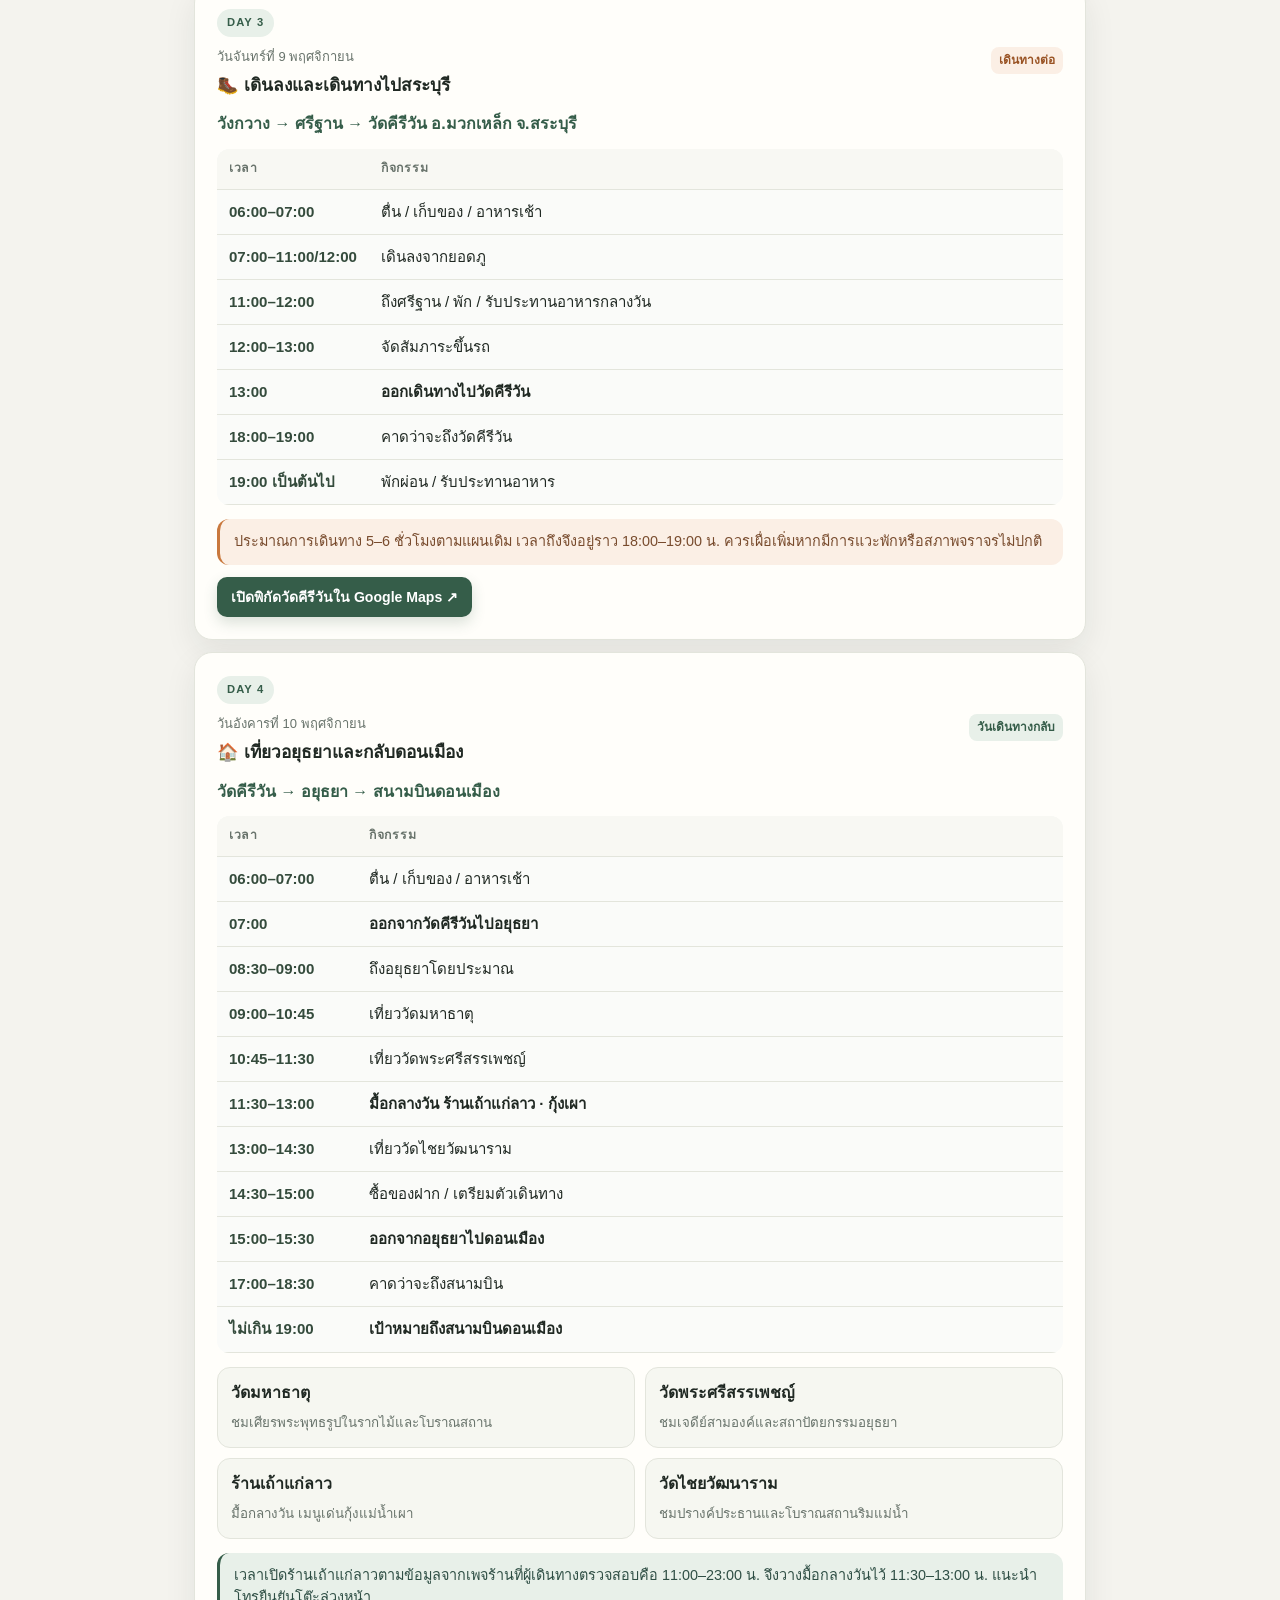
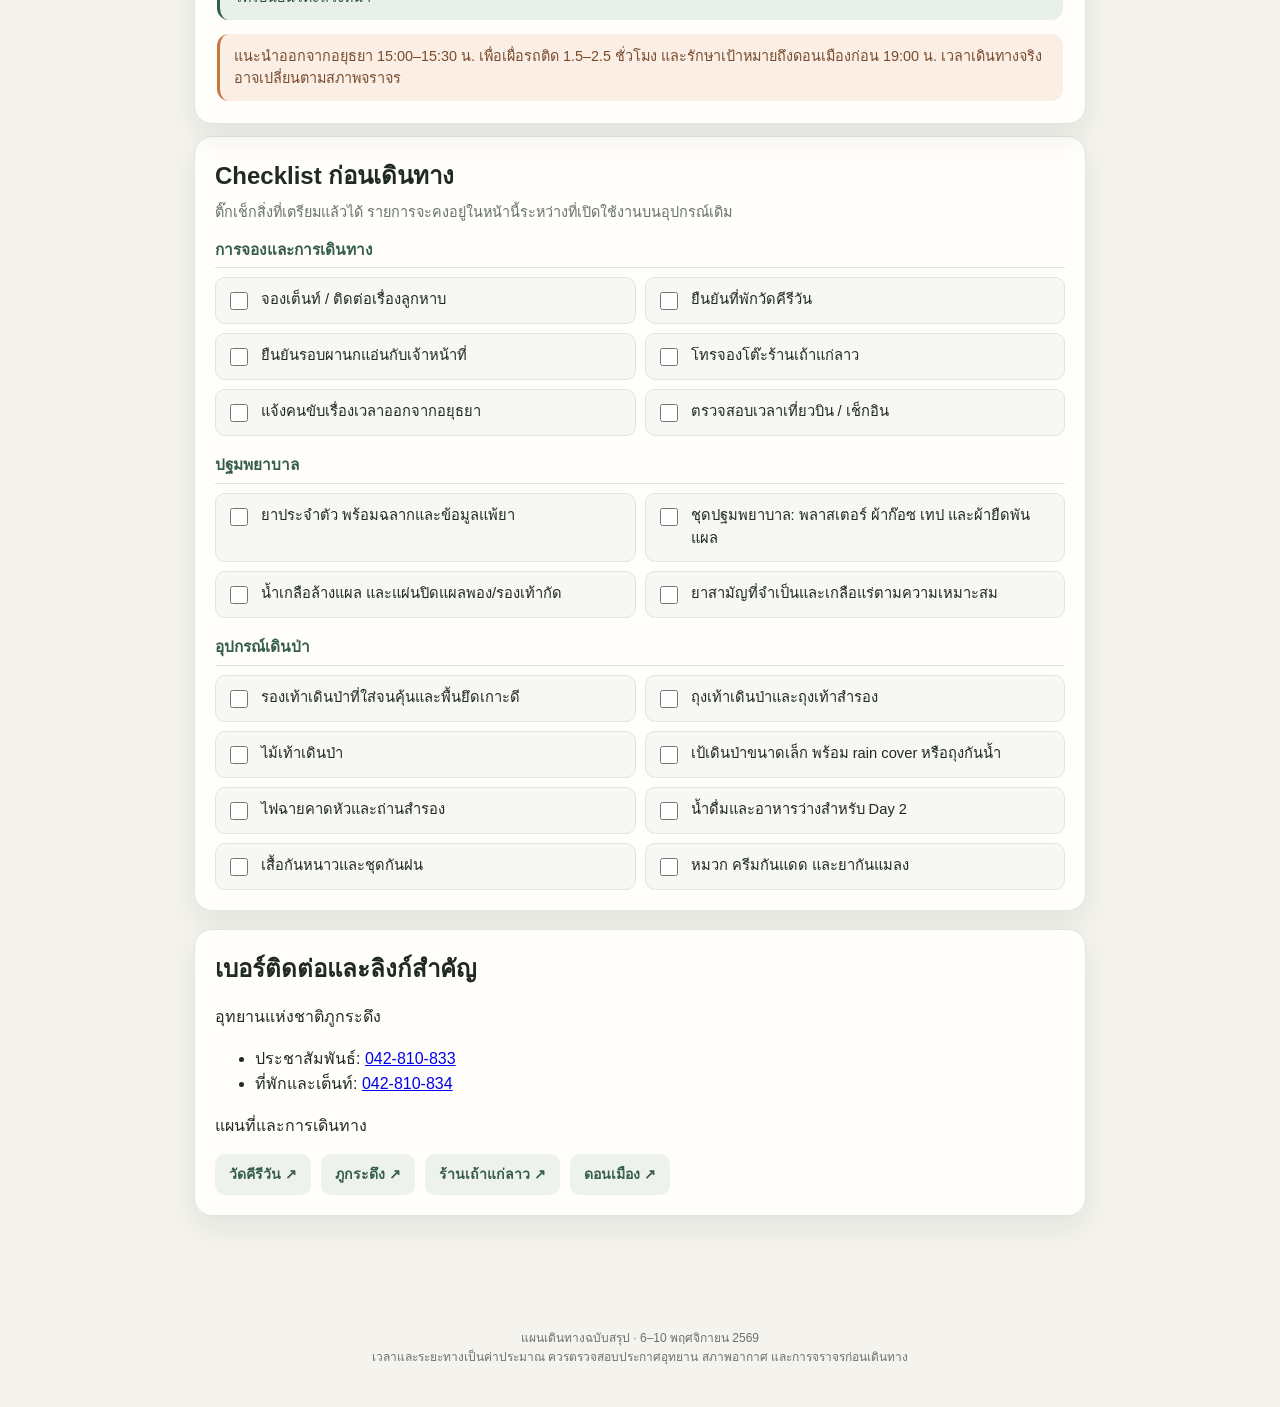
==== commit 8f9e2e2b: "update data and modify page" ====
--- a/plans/phukradueng-2026/index.html
+++ b/plans/phukradueng-2026/index.html
@@ -1,1050 +1,375 @@
 <!DOCTYPE html>
 <html lang="th">
-
 <head>
   <meta charset="UTF-8">
   <meta name="viewport" content="width=device-width, initial-scale=1.0">
+  <meta name="theme-color" content="#17231f">
   <link rel="stylesheet" href="../../assets/css/styles.css">
-  <title>🗻 Phu Kradueng Trip 2026</title>
-<body>
-<a href="../../index.html" class="back-button">
-← Back
-</a>
-
-  <!-- ==================================================
-     HERO
-================================================== -->
+  <title>ภูกระดึง · สระบุรี · อยุธยา | 6–10 พ.ย. 2569</title>
+</head>
+<body class="phukradueng-plan">
+  <a href="../../index.html" class="back-button">← Back</a>
+
   <header class="hero">
     <div class="hero-inner">
-      <h1>🗻 Phu Kradueng Trip 2026</h1>
-      <div class="hero-subtitle">
-        เดินป่า • หน้าผา • น้ำตก • Camping
-      </div>
-      <div class="hero-info">
-        <span class="hero-badge">
-          📅 6–10 พ.ย. 2569
-        </span>
-        <span class="hero-badge">
-          👥 7 คน
-        </span>
-        <span class="hero-badge">
-          🥾 5 วัน
-        </span>
-        <span class="hero-badge">
-          📍 Hat Yai → Bangkok → Phu Kradung
-        </span>
-      </div>
+      <div>
+        <div class="eyebrow">TRAVEL PLAN · THAILAND</div>
+        <h1>ภูกระดึง<br>สระบุรี · อยุธยา</h1>
+        <p>ทริป 5 วัน 4 คืน เดินป่า ชมพระอาทิตย์ขึ้น เดินเส้นทางหน้าผา แวะพักมวกเหล็ก และปิดท้ายด้วยกุ้งเผาอยุธยา</p>
+        <div class="hero-info">
+          <span class="hero-badge">6–10 พฤศจิกายน 2569</span>
+          <span class="hero-badge">รถตู้เหมาคัน</span>
+          <span class="hero-badge">ถึงดอนเมืองไม่เกิน 19:00 น.</span>
+        </div>
+      </div>
+
     </div>
   </header>
 
-
-  <!-- ==================================================
-     NAV
-  ================================================== -->
-
   <nav class="nav">
     <div class="nav-inner">
-      <a href="#overview">📋 ภาพรวม</a>
-      <a href="#schedule">🗓️ แผน</a>
-      <a href="#booking">⛺ จอง</a>
-      <a href="#packing">🎒 ของ</a>
-      <a href="#clothing">👕 เสื้อผ้า</a>
-      <a href="#firstaid">💊 ยา</a>
-      <a href="#food">🍜 อาหาร</a>
-      <a href="#expense">💰 ค่าใช้จ่าย</a>
-      <a href="#beforetrip">⏰ ก่อนเดินทาง</a>
-      <a href="#important">📌 สำคัญ</a>
+      <a href="#overview">ภาพรวม</a>
+      <a href="#booking">รายการจอง</a>
+      <a href="#expenses">ค่ารถ/กองกลาง</a>
+      <a href="#day0">6 พ.ย.</a>
+      <a href="#day1">7 พ.ย.</a>
+      <a href="#day2">8 พ.ย.</a>
+      <a href="#day3">9 พ.ย.</a>
+      <a href="#day4">10 พ.ย.</a>
+      <a href="#prepare">สิ่งที่ต้องเตรียม</a>
     </div>
   </nav>
 
   <main>
-
-    <!-- ==================================================
-     OVERVIEW
-    ================================================== -->
-    <section id="overview">
-      <div class="section-title">
-        📋 ภาพรวมทริป
-      </div>
-      <div class="card">
-        <div class="overview-grid">
-          <div class="overview-item">
-            <div class="overview-label">
-              วันเดินทาง
-            </div>
-            <div class="overview-value">
-              6–10 พ.ย. 2569
-            </div>
-          </div>
-
-          <div class="overview-item">
-            <div class="overview-label">
-              จำนวนคน
-            </div>
-            <div class="overview-value">
-              7 คน
-            </div>
-          </div>
-
-          <div class="overview-item">
-            <div class="overview-label">
-              พักบนภู
-            </div>
-            <div class="overview-value">
-              2 คืน
-            </div>
-          </div>
-
-          <div class="overview-item">
-            <div class="overview-label">
-              รูปแบบ
-            </div>
-            <div class="overview-value">
-              Hiking + Camping
-            </div>
-          </div>
-        </div>
-      </div>
-
-
-      <div class="card info">
-        <strong>🎯 เป้าหมายของทริป</strong>
-        <ul>
-          <li>
-            ขึ้นภูกระดึง
-          </li>
-          <li>
-            เดินเที่ยวหน้าผา
-          </li>
-          <li>
-            เที่ยวน้ำตก
-          </li>
-          <li>
-            พักบนภู 2 คืน
-          </li>
-          <li>
-            ลงจากภูแล้วไปกินกุ้งเผาที่อยุธยา
-          </li>
-        </ul>
-      </div>
-    </section>
-
-
-    <!-- ==================================================
-     SCHEDULE
-    ================================================== -->
-
-    <section id="schedule">
-      <div class="section-title">
-        🗓️ Timeline
-      </div>
-
-      <!-- DAY 0 -->
-      <div class="card day">
-        <div class="day-number">
-          DAY 0
-        </div>
-        <div class="day-title">
-          🚆 เดินทางไปภูกระดึง
-        </div>
-        <div class="day-date">
-          6 พ.ย. 2569
-        </div>
-        <div class="day-meta">
-          <span class="meta">
-            🏠 Hat Yai
-          </span>
-          <span class="meta">
-            ✈️ / 🚆 Bangkok
-          </span>
-          <span class="meta">
-            🚐 Phu Kradueng
-          </span>
-        </div>
-
-        <ul>
-          <li>
-            หาดใหญ่ → กรุงเทพ
-          </li>
-          <li>
-            เดินทางต่อไปภูกระดึง
-          </li>
-          <li>
-            เตรียมสัมภาระสำหรับขึ้นภู
-          </li>
-        </ul>
-      </div>
-
-
-      <!-- DAY 1 -->
-
-      <div class="card day">
-        <div class="day-number">
-          DAY 1
-        </div>
-        <div class="day-title">
-          🥾 ขึ้นภูกระดึง
-        </div>
-        <div class="day-date">
-          7 พ.ย. 2569
-        </div>
-        <div class="day-meta">
-          <span class="meta">
-            🥾 Hiking
-          </span>
-          <span class="meta">
-            ⛰️ ขึ้นภู
-          </span>
-          <span class="meta">
-            ⛺ Camping
-          </span>
-        </div>
-
-        <ul>
-          <li>
-            เตรียมตัวขึ้นภู
-          </li>
-          <li>
-            ฝากสัมภาระกับลูกหาบ
-          </li>
-          <li>
-            เดินขึ้นภูกระดึง
-          </li>
-          <li>
-            เข้าที่พัก / กางเต็นท์
-          </li>
-          <li>
-            เดินเที่ยวบริเวณใกล้ที่พัก
-          </li>
-        </ul>
-      </div>
-
-
-      <!-- DAY 2 -->
-      <div class="card day">
-        <div class="day-number">
-          DAY 2
-        </div>
-        <div class="day-title">
-          🏔️ หน้าผา + น้ำตก
-        </div>
-        <div class="day-date">
-          8 พ.ย. 2569
-        </div>
-        <div class="day-meta">
-          <span class="meta">
-            🏔️ Cliff
-          </span>
-          <span class="meta">
-            💦 Waterfall
-          </span>
-          <span class="meta">
-            📸 Photography
-          </span>
-        </div>
-
-        <ul>
-          <li>
-            เดินเที่ยวบนภู
-          </li>
-          <li>
-            เส้นทางหน้าผา
-          </li>
-          <li>
-            เส้นทางน้ำตก
-          </li>
-          <li>
-            พัก / ถ่ายรูป
-          </li>
-        </ul>
-
-        <div class="card warning">
-          <strong>
-            📌 Route ยังไม่ Final
-          </strong>
-          <p>
-            Day 2 จะเลือกเส้นทางหน้าผา + น้ำตก
-            ตามสภาพอากาศและสภาพเส้นทางใกล้วันเดินทาง
-          </p>
-        </div>
-      </div>
-
-
-      <!-- DAY 3 -->
-      <div class="card day">
-        <div class="day-number">
-          DAY 3
-        </div>
-        <div class="day-title">
-          🥾 ลงจากภู + ไปอยุธยา
-        </div>
-        <div class="day-date">
-          9 พ.ย. 2569
-        </div>
-        <div class="day-meta">
-          <span class="meta">
-            🥾 Downhill
-          </span>
-          <span class="meta">
-            🚐 Transfer
-          </span>
-          <span class="meta">
-            🚆 Ayutthaya
-          </span>
-        </div>
-
-        <ul>
-          <li>
-            เก็บสัมภาระ
-          </li>
-          <li>
-            เดินลงจากภูกระดึง
-          </li>
-          <li>
-            เดินทางออกจากพื้นที่
-          </li>
-          <li>
-            ไปพักที่อยุธยา
-          </li>
-        </ul>
-      </div>
-
-      <!-- DAY 4 -->
-      <div class="card day">
-        <div class="day-number">
-          DAY 4
-        </div>
-        <div class="day-title">
-          🏠 กรุงเทพ → หาดใหญ่
-        </div>
-        <div class="day-date">
-          10 พ.ย. 2569
-        </div>
-        <div class="day-date">
-          <span class="meta">
-            🚐 Transfer
-          </span>
-        </div>
-
-        <ul>
-          <li>
-            อยุธยา → กรุงเทพ → หาดใหญ่
-          </li>
-          <li>
-            จบทริป
-          </li>
-        </ul>
-      </div>
-    </section>
-
-    <!-- ==================================================
-     BOOKING
-    ================================================== -->
-
-    <section id="booking">
-
-      <div class="section-title">
-        ⛺ สิ่งที่ต้องจอง
-      </div>
-
-      <div class="card booking-card">
-        <div>
-          <div class="booking-name">
-            ⛺ กระโจม 5 คน/เต็นท์ (ส่วนใหญเลือกนอน 3 คน)
-          </div>
-          <div class="booking-detail">
-            สำหรับ 7 คน (3/2/2)
-          </div>
-        </div>
-        <div>
-          <strong>
-            400 ฿ / คืน
-          </strong>
-          <br>
-          <span class="status confirm">
-            ข้อมูลราคา
-          </span>
-        </div>
-      </div>
-
-      <div class="card booking-card">
-        <div>
-          <div class="booking-name">
-            🛏️ ถุงนอน
-          </div>
-          <div class="booking-detail">
-            x ใบ (รอ confirm)
-          </div>
-        </div>
-        <strong>
-          30 ฿ / คืน
-        </strong>
-      </div>
-
-      <div class="card booking-card">
-        <div>
-          <div class="booking-name">
-            🧘 แผ่นรองนอน
-          </div>
-          <div class="booking-detail">
-            x ผืน (รอ confirm)
-          </div>
-        </div>
-        <strong>
-          20 ฿ / คืน
-        </strong>
-      </div>
-
-      <div class="card booking-card">
-        <div>
-          <div class="booking-name">
-            🛌 หมอน
-          </div>
-          <div class="booking-detail">
-            x ใบ (รอ confirm)
-          </div>
-        </div>
-        <strong>
-          10 ฿ / คืน
-        </strong>
-      </div>
-
-      <div class="card warning">
-        <strong>
-          📅 ช่วงเวลาจอง
-        </strong>
-        <p>
-          สำหรับทริปวันที่ 6–10 พ.ย. 2569
-          ควรตรวจสอบระบบจองของอุทยานเมื่อถึงช่วง
-          เปิดจองประมาณ 60 วันล่วงหน้า
-        </p>
-        <span class="status pending">
-          รอยืนยันในระบบ เริ่มจองได้วันที่ 6 พ.ย. 2569
-        </span>
-      </div>
-    </section>
-
-    <!-- ==================================================
-     PACKING
-    ================================================== -->
-
-    <section id="packing">
-      <div class="section-title">
-        🎒 Packing Checklist
-      </div>
-
-      <div class="card progress-card">
-        <div class="progress-header">
-          <strong>
-            ความพร้อม
-          </strong>
-          <span id="progressText">
-            0 / 0
-          </span>
-        </div>
-
-        <div class="progress-bar">
-          <div id="progressFill" class="progress-fill"></div>
-        </div>
-      </div>
-
-
-      <div class="card">
-        <h3>
-          🎒 Hiking Equipment
-        </h3>
-        <ul class="checklist">
-          <li>
-            <input type="checkbox" data-check="backpack">
-            <span>เป้เดินป่า</span>
-          </li>
-
-          <li>
-            <input type="checkbox" data-check="headlamp">
-            <span>ไฟฉายคาดหัว</span>
-          </li>
-
-          <li>
-            <input type="checkbox" data-check="powerbank">
-            <span>Power Bank (Optional)</span>
-          </li>
-
-          <!-- <li>
-            <input type="checkbox" data-check="water">
-            <span>ขวดน้ำ / Hydration</span>
-          </li> -->
-
-          <li>
-            <input type="checkbox" data-check="raincoat">
-            <span>เสื้อกันฝน (รอดูตามสภาพอากาศ)</span>
-          </li>
-
-          <li>
-            <input type="checkbox" data-check="trekkingpole">
-            <span>Trekking Pole (Optional)
-              <div class="booking-detail">
-                ที่อุทยานมีไม้ให้
-              </div>
-            </span>
-          </li>
-
-          <li>
-            <input type="checkbox" data-check="drybag">
-            <span>Dry Bag / ถุงกันน้ำ</span>
-          </li>
-
-          <!-- <li>
-            <input type="checkbox" data-check="trashbag">
-            <span>ถุงขยะ</span>
-          </li> -->
-
-          <!-- <li>
-            <input type="checkbox" data-check="phone">
-            <span>โทรศัพท์</span>
-          </li> -->
-
-          <!-- <li>
-            <input type="checkbox" data-check="charger">
-            <span>สายชาร์จ</span>
-          </li> -->
-        </ul>
-      </div>
-
-
-      <div class="card">
-        <h3>
-          🔦 Camping
-        </h3>
-        <div class="booking-detail">
-          | ที่อุทยานมีให้เช่า
-        </div>
-        <ul class="checklist">
-          <li>
-            <input type="checkbox" data-check="sleepingbag">
-            <span>ถุงนอน (Optional)</span>
-          </li>
-
-          <li>
-            <input type="checkbox" data-check="sleepingmat">
-            <span>แผ่นรองนอน (Optional)</span>
-          </li>
-
-          <li>
-            <input type="checkbox" data-check="pillow">
-            <span>หมอน (Optional)</span>
-          </li>
-        </ul>
-      </div>
-    </section>
-
-    <!-- ==================================================
-     CLOTHING
-    ================================================== -->
-
-    <section id="clothing">
-      <div class="section-title">
-        👕 เสื้อผ้า
-      </div>
-
-      <div class="card">
-        <ul class="checklist">
-          <li>
-            <input type="checkbox" data-check="shirt">
-            <span>เสื้อผ้าเดินป่า</span>
-          </li>
-
-          <li>
-            <input type="checkbox" data-check="socks">
-            <span>ถุงเท้า</span>
-          </li>
-
-          <li>
-            <input type="checkbox" data-check="jacket">
-            <span>เสื้อกันหนาว</span>
-          </li>
-
-          <li>
-            <input type="checkbox" data-check="shoes">
-            <span>รองเท้าเดินป่า</span>
-          </li>
-
-          <li>
-            <input type="checkbox" data-check="sandals">
-            <span>รองเท้าแตะ</span>
-          </li>
-        </ul>
-      </div>
-    </section>
-
-
-    <!-- ==================================================
-     FIRST AID
-    ================================================== -->
-
-    <section id="firstaid">
-      <div class="section-title">
-        💊 First Aid
-      </div>
-
-      <div class="card">
-        <ul class="checklist">
-          <li>
-            <input type="checkbox" data-check="medicine">
-            <span>ยาประจำตัว</span>
-          </li>
-
-          <li>
-            <input type="checkbox" data-check="painkiller">
-            <span>ยาแก้ปวด</span>
-          </li>
-
-          <li>
-            <input type="checkbox" data-check="plaster">
-            <span>พลาสเตอร์</span>
-          </li>
-
-          <li>
-            <input type="checkbox" data-check="bandage">
-            <span>ผ้าพันแผล</span>
-          </li>
-
-          <li>
-            <input type="checkbox" data-check="muscle-spray">
-            <span>สเปรย์เย็น / คลายกล้ามเนื้อ</span>
-          </li>
-
-          <li>
-            <input type="checkbox" data-check="insect">
-            <span>ยากันแมลง</span>
-          </li>
-        </ul>
-      </div>
-    </section>
-
-
-    <!-- ==================================================
-     FOOD
-    ================================================== -->
-
-    <section id="food">
-      <div class="section-title">
-        🍜 Food & Water
-      </div>
-
-      <div class="card">
-        <ul class="checklist">
-          <li>
-            <input type="checkbox" data-check="electrolyte">
-            <span>เกลือแร่</span>
-          </li>
-
-          <li>
-            <input type="checkbox" data-check="food-bag">
-            <span>ถุงเก็บขยะอาหาร</span>
-          </li>
-        </ul>
-      </div>
-    </section>
-
-
-    <!-- ==================================================
-     EXPENSE
-    ================================================== -->
-
-    <section id="expense">
-      <div class="section-title">
-        💰 ค่าใช้จ่ายเช่าของใช้อุทยาน
-      </div>
-      <div class="card">
-        <div class="booking-card">
-          <span>
-            กระโจม 5 คน × 2 คืน
-          </span>
-          <strong>
-            0 ฿
-          </strong>
-        </div>
-
-        <div class="booking-card">
-          <span>
-            ถุงนอน 2 × 2 คืน
-          </span>
-          <strong>
-            0 ฿
-          </strong>
-        </div>
-
-        <div class="booking-card">
-          <span>
-            แผ่นรองนอน 2 × 2 คืน
-          </span>
-          <strong>
-            0 ฿
-          </strong>
-        </div>
-
-        <div class="booking-card">
-          <span>
-            หมอน 2 × 2 คืน
-          </span>
-          <strong>
-            0 ฿
-          </strong>
-        </div>
-
-        <div class="expense-total">
-          <span>
-            รวมอุปกรณ์เช่า
-          </span>
-          <strong>
-            0 ฿
-          </strong>
-        </div>
-
-        <p>
-          <small>
-            * ยังไม่รวมค่าเดินทาง ค่าอาหาร
-            ค่าเข้าอุทยาน และค่าใช้จ่ายอื่น
-          </small>
-        </p>
-
-      </div>
-
-    </section>
-
-    <section id="expense">
-      <div class="section-title">
-        💰 ค่าใช้จ่ายอื่นๆ
-      </div>
-      <div class="card">
-        <div class="booking-card">
-          <span>
-            ค่าเข้าอุทยาน 40/คน
-          </span>
-          <strong>
-            0 ฿
-          </strong>
-        </div>
-
-        <div class="booking-card">
-          <span>
-            เช่ารถตู้ x วัน
-          </span>
-          <strong>
-            0 ฿
-          </strong>
-        </div>
-
-        <div class="expense-total">
-          <span>
-            รวม
-          </span>
-          <strong>
-            0 ฿
-          </strong>
-        </div>
-
-      </div>
-
-    </section>
-
-
-    <!-- ==================================================
-     BEFORE TRIP
-    ================================================== -->
-
-    <section id="beforetrip">
-      <div class="section-title">
-        ⏰ Before Trip
-      </div>
-
-      <div class="card">
-        <h3>
-          📅 7 วันก่อนเดินทาง
-        </h3>
-        <ul class="checklist">
-          <li>
-            <input type="checkbox" data-check="weather">
-            <span>เช็กพยากรณ์อากาศ</span>
-          </li>
-
-          <li>
-            <input type="checkbox" data-check="park-announcement">
-            <span>เช็กประกาศอุทยาน</span>
-          </li>
-
-          <li>
-            <input type="checkbox" data-check="booking-confirm">
-            <span>ตรวจสอบการจอง</span>
-          </li>
-
-          <li>
-            <input type="checkbox" data-check="transport">
-            <span>ยืนยันตั๋วเดินทาง</span>
-          </li>
-
-          <li>
-            <input type="checkbox" data-check="equipment-check">
-            <span>ตรวจสอบอุปกรณ์ทั้งหมด</span>
-          </li>
-        </ul>
-      </div>
-
-      <div class="card">
-        <h3>
-          📅 1 วันก่อนเดินทาง
-        </h3>
-        <ul class="checklist">
-          <li>
-            <input type="checkbox" data-check="pack">
-            <span>จัดกระเป๋า</span>
-          </li>
-
-          <li>
-            <input type="checkbox" data-check="charge">
-            <span>ตรวจสอบอุปกรณ์ทั้งหมด</span>
-          </li>
-        </ul>
-
-      </div>
-
-
-      <div class="card">
-        <h3>
-          🚗 วันเดินทาง
-        </h3>
-        <ul class="checklist">
-          <li>
-            <input type="checkbox" data-check="bag">
-            <span>ตรวจสอบสัมภาระอีกครั้ง</span>
-          </li>
-        </ul>
-      </div>
-
-
-      <div class="actions">
-        <button class="secondary" onclick="resetChecklist()">
-          ↻ Reset Checklist
-        </button>
-      </div>
-    </section>
-
-
-    <!-- ==================================================
-     IMPORTANT
-    ================================================== -->
-
-    <section id="important">
-      <div class="section-title">
-        📌 Important Information
-      </div>
-
-      <div class="card info">
-        <strong>
-          🥾 การขึ้นภู
-        </strong>
-        <p>
-          ตรวจสอบเวลาเปิดเส้นทางและเงื่อนไขของอุทยาน
-          ก่อนเดินทางอีกครั้ง
-        </p>
-
-      </div>
-
-      <div class="card info">
-        <strong>
-          🏔️ เส้นทางหน้าผา
-        </strong>
-        <p>
-          บางเส้นทางอาจมีการกำหนดเวลา
-          หรือปิดตามสภาพอากาศ
-          ควรตรวจสอบประกาศล่าสุด
-        </p>
-      </div>
-
-      <div class="card warning">
-        <strong>
-          🎒 ลูกหาบ
-        </strong>
-        <p>
-          มีบริการลูกหาบสำหรับสัมภาระ
-          แต่เวลาเปิดรับและราคาสำหรับฤดูกาล
-          2569–2570 ให้ตรวจสอบกับอุทยานอีกครั้ง
-        </p>
-        <span class="status pending">
-          รอยืนยัน
-        </span>
-      </div>
-
-      <div class="card warning">
-        <strong>
-          🌦️ สภาพอากาศ
-        </strong>
-        <p>
-          เดือนพฤศจิกายนควรเตรียมทั้งเสื้อกันหนาว
-          และอุปกรณ์กันฝน เพราะสภาพอากาศบนภูเขา
-          สามารถเปลี่ยนแปลงได้
-        </p>
-      </div>
-
-      <div class="card danger">
-        <strong>
-          ⚠️ ก่อนออกเดินทาง
-        </strong>
-        <ul>
-          <li>
-            เช็กประกาศอุทยานล่าสุด
-          </li>
-
-          <li>
-            เช็กสภาพอากาศ
-          </li>
-
-          <li>
-            เช็กสถานะการจอง
-          </li>
-
-          <li>
-            เช็กเส้นทาง Day 2
-          </li>
-
-          <li>
-            เช็กความพร้อมของทุกคน
-          </li>
-        </ul>
+    <section id="overview" class="overview-section">
+      <div class="section-title">📋 ภาพรวมทริป</div>
+      <div class="overview-grid">
+        <div class="overview-item">
+          <div class="overview-label">ระยะเวลา</div>
+          <div class="overview-value">5 วัน 4 คืน</div>
+        </div>
+        <div class="overview-item">
+          <div class="overview-label">การเดินทาง</div>
+          <div class="overview-value">รถตู้เหมาคัน</div>
+        </div>
+        <div class="overview-item">
+          <div class="overview-label">เป้าหมาย</div>
+          <div class="overview-value">ถึงดอนเมืองก่อน 19:00</div>
+        </div>
+      </div>
+    </section>
+
+    <details id="booking" class="collapsible-panel" open>
+      <summary class="collapsible-heading">
+        <span class="collapsible-title">⛺ รายการจองอุทยาน</span>
+        <span class="collapsible-glance">4 รายการ · 2,340 บาท</span>
+      </summary>
+      <div class="collapsible-content">
+      <p class="booking-period">วันที่เข้าใช้บริการ 7 พ.ย. 2569 · วันที่ออก 9 พ.ย. 2569 · รวม 2 คืน</p>
+
+      <div class="booking-card">
+        <div>
+          <div class="booking-name">เต็นท์ ลานวังกวาง (เต็นท์ 3 คน)</div>
+          <div class="booking-detail">4 หลัง · 2 คืน</div>
+        </div>
+        <div class="booking-price">
+          <strong>1,800.00 บาท</strong>
+          <span class="booking-detail">225 บาท / หลัง / คืน</span>
+        </div>
+      </div>
+
+      <div class="booking-card">
+        <div>
+          <div class="booking-name">หมอน</div>
+          <div class="booking-detail">6 ใบ · 2 คืน</div>
+        </div>
+        <div class="booking-price">
+          <strong>120.00 บาท</strong>
+          <span class="booking-detail">10 บาท / ใบ / คืน</span>
+        </div>
+      </div>
+
+      <div class="booking-card">
+        <div>
+          <div class="booking-name">แผ่นรองนอน</div>
+          <div class="booking-detail">6 ผืน · 2 คืน</div>
+        </div>
+        <div class="booking-price">
+          <strong>240.00 บาท</strong>
+          <span class="booking-detail">20 บาท / ผืน / คืน</span>
+        </div>
+      </div>
+
+      <div class="booking-card">
+        <div>
+          <div class="booking-name">ถุงนอน</div>
+          <div class="booking-detail">3 ใบ · 2 คืน</div>
+        </div>
+        <div class="booking-price">
+          <strong>180.00 บาท</strong>
+          <span class="booking-detail">30 บาท / ใบ / คืน</span>
+        </div>
+      </div>
+
+      <div class="booking-total">
+        <span>รวมสุทธิ (ส่วนลด 0.00 บาท)</span>
+        <strong>2,340.00 บาท</strong>
+      </div>
+      </div>
+    </details>
+
+    <details id="expenses" class="collapsible-panel" open>
+      <summary class="collapsible-heading">
+        <span class="collapsible-title">🚐 ค่ารถและเงินกองกลาง</span>
+        <span class="collapsible-glance">รถ 16,000 · เหลือ 5,000 บาท</span>
+      </summary>
+      <div class="collapsible-content">
+      <div class="expense-total">
+        <span>เงินสมทบ · สมาชิก 7 คน × 3,000 บาท/คน</span>
+        <strong>21,000 บาท</strong>
+      </div>
+
+      <h3>ค่าใช้จ่ายรถตู้</h3>
+      <div class="booking-card">
+        <div>
+          <div class="booking-name">ค่าเช่ารถ</div>
+          <div class="booking-detail">5 วัน</div>
+        </div>
+        <strong>9,000 บาท</strong>
+      </div>
+      <div class="booking-card">
+        <div>
+          <div class="booking-name">ค่าน้ำมัน</div>
+          <div class="booking-detail">งบประมาณ</div>
+        </div>
+        <strong>6,000 บาท</strong>
+      </div>
+      <div class="booking-card">
+        <div>
+          <div class="booking-name">ค่าที่พักคนขับ</div>
+          <div class="booking-detail">2 วัน</div>
+        </div>
+        <strong>1,000 บาท</strong>
+      </div>
+
+      <div class="expense-total">
+        <span>รวมค่าใช้จ่ายรถ</span>
+        <strong>16,000 บาท</strong>
+      </div>
+      <div class="expense-total fund-total">
+        <span>เงินกองกลางคงเหลือ</span>
+        <strong>5,000 บาท</strong>
+      </div>
+      <p class="expense-note">เงินกองกลางใช้สำหรับอาหาร น้ำดื่ม ค่าจอดรถ ค่าธรรมเนียม ของใช้ส่วนกลาง และค่าใช้จ่ายฉุกเฉิน</p>
+      <p class="expense-note">หลังจบทริปจะสรุปค่าใช้จ่ายจริงและแจ้งยอดให้สมาชิกทุกคนทราบอีกครั้ง</p>
+      </div>
+    </details>
+
+    <section class="card day" id="day0">
+      <div class="day-number">DAY 0</div>
+      <div class="dayhead">
+        <div>
+          <div class="day-date">วันศุกร์ที่ 6 พฤศจิกายน</div>
+          <div class="day-title">🚆 เดินทางไปภูกระดึง</div>
+        </div>
+        <span class="meta">เดินทางกลางคืน</span>
+      </div>
+      <div class="route">กรุงเทพฯ → อุทยานแห่งชาติภูกระดึง</div>
+      <table>
+        <tr><th>เวลา</th><th>กิจกรรม</th></tr>
+        <tr><td>22:00</td><td>ออกจากกรุงเทพฯ ด้วยรถตู้เหมาคัน</td></tr>
+        <tr><td>05:00–07:00<br><small>(7 พ.ย.)</small></td><td>คาดว่าจะถึงอุทยานแห่งชาติภูกระดึง</td></tr>
+      </table>
+      <div class="note">ระยะทางประมาณ 520–550 กม. ใช้เวลาขับประมาณ 7–9 ชั่วโมง ไม่รวมเวลาพัก ควรเผื่อเวลาตามสภาพจราจรและจุดแวะพัก</div>
+    </section>
+
+    <section class="card day" id="day1">
+      <div class="day-number">DAY 1</div>
+      <div class="dayhead">
+        <div>
+          <div class="day-date">วันเสาร์ที่ 7 พฤศจิกายน</div>
+          <div class="day-title">🥾 เดินขึ้นภูกระดึง</div>
+        </div>
+        <span class="meta">เดินขึ้นภู</span>
+      </div>
+      <div class="route">ศูนย์บริการศรีฐาน → หลังแป → วังกวาง</div>
+      <table>
+        <tr><th>เวลา</th><th>กิจกรรม</th></tr>
+        <tr><td>05:00–06:00</td><td>ถึงอุทยาน ติดต่อเจ้าหน้าที่</td></tr>
+        <tr><td>06:00–06:30</td><td>จัดสัมภาระ / ติดต่อเรื่องลูกหาบ</td></tr>
+        <tr><td>06:30–07:00</td><td>รับประทานอาหารเช้า</td></tr>
+        <tr><td>07:00–11:00</td><td>เดินขึ้นจากศรีฐานถึงหลังแป</td></tr>
+        <tr><td>11:00–11:30</td><td>พักถ่ายรูปบริเวณหลังแป</td></tr>
+        <tr><td>11:30–12:00</td><td>พัก / ดื่มน้ำ / อาหารว่าง</td></tr>
+        <tr><td>12:00–13:30</td><td>เดินจากหลังแปถึงวังกวาง</td></tr>
+        <tr><td>13:30–14:00</td><td>ถึงวังกวาง</td></tr>
+        <tr><td>14:00–15:00</td><td>กางเต็นท์ / จัดสัมภาระ</td></tr>
+        <tr><td>15:00–16:00</td><td>อาบน้ำ / พักผ่อน</td></tr>
+        <tr><td>16:00–17:30</td><td>เดินเล่นบริเวณใกล้ที่พัก</td></tr>
+        <tr><td>17:30–18:30</td><td>รับประทานอาหารเย็น</td></tr>
+        <tr><td>18:30–20:00</td><td>เตรียมอุปกรณ์สำหรับ Day 2</td></tr>
+        <tr><td>20:00</td><td>เข้านอน</td></tr>
+      </table>
+      <h3>จุดเดินเล่นช่วงเย็น</h3>
+      <div class="spots">
+        <div class="spot"><b>ลานพระศรีนครินทร์</b><small>เดินชมบริเวณลานและสักการะ</small></div>
+        <div class="spot"><b>อ่างเก็บน้ำไพรัตน์–ธารไชย</b><small>เดินเล่น ถ่ายภาพ และชมบรรยากาศช่วงเย็น</small></div>
+      </div>
+      <div class="note">ระยะเดินขึ้นประมาณ 9 กม. ใช้เวลารวมพักประมาณ 5–7 ชั่วโมง ควรเริ่มเดินตามเวลารับนักเดินขึ้นของอุทยาน</div>
+    </section>
+
+    <section class="card day" id="day2">
+      <div class="day-number">DAY 2</div>
+      <div class="dayhead">
+        <div>
+          <div class="day-date">วันอาทิตย์ที่ 8 พฤศจิกายน</div>
+          <div class="day-title">🏔️ ผานกแอ่นและเส้นทางหน้าผา</div>
+        </div>
+        <span class="meta">วันเดินหนักที่สุด</span>
+      </div>
+      <div class="route">วังกวาง → ผานกแอ่น → เส้นทางหน้าผา → ผาหล่มสัก → วังกวาง</div>
+      <h3>ช่วงเช้า · ชมพระอาทิตย์ขึ้นที่ผานกแอ่น</h3>
+      <table>
+        <tr><th>เวลา</th><th>กิจกรรม</th></tr>
+        <tr><td>04:15–04:30</td><td>ตื่น / เตรียมไฟฉายและเสื้อกันหนาว</td></tr>
+        <tr><td>04:30–04:50</td><td>เดินไปจุดนัดพบ</td></tr>
+        <tr><td>05:00</td><td>รวมกลุ่มกับเจ้าหน้าที่</td></tr>
+        <tr><td>05:00–05:45</td><td>เดินไปผานกแอ่น</td></tr>
+        <tr><td>05:45–06:30</td><td>ชมพระอาทิตย์ขึ้น</td></tr>
+        <tr><td>06:30–07:15</td><td>เดินกลับวังกวาง</td></tr>
+        <tr><td>07:15–08:00</td><td>อาหารเช้า / พัก</td></tr>
+      </table>
+      <h3>ช่วงกลางวัน · เส้นทางหน้าผา</h3>
+      <table>
+        <tr><th>เวลาเป้าหมาย</th><th>จุดแวะ</th></tr>
+        <tr><td>08:00</td><td>ออกจากวังกวาง</td></tr>
+        <tr><td>08:30</td><td>ผาเมษา</td></tr>
+        <tr><td>09:00</td><td>ผาหมากดูก</td></tr>
+        <tr><td>09:30</td><td>ผาจำศีล</td></tr>
+        <tr><td>10:00</td><td>ผานาน้อย</td></tr>
+        <tr><td>11:30</td><td>ผาเหยียบเมฆ</td></tr>
+        <tr><td>12:45</td><td>ผาแดง</td></tr>
+        <tr><td>14:00–14:30</td><td>ถึงผาหล่มสัก</td></tr>
+      </table>
+      <h3>ช่วงเย็น · เดินกลับวังกวาง</h3>
+      <table>
+        <tr><th>เวลา</th><th>กิจกรรม</th></tr>
+        <tr><td>ก่อน 18:00</td><td>ออกจากผาหล่มสัก</td></tr>
+        <tr><td>18:00–20:30/21:00</td><td>เดินกลับวังกวางโดยประมาณ</td></tr>
+        <tr><td>20:30–21:00</td><td>พักผ่อน / รับประทานอาหาร</td></tr>
+      </table>
+      <div class="note">ระยะเดินรวมทั้งวันประมาณ 20–22 กม. (ผานกแอ่นไปกลับประมาณ 4 กม. และเส้นทางหน้าผาไปกลับประมาณ 18 กม.) ตัวเลขเป็นค่าประมาณและขึ้นกับเส้นทางจริง</div>
+      <div class="good">ผานกแอ่นต้องไปกับเจ้าหน้าที่ตามรอบที่อุทยานกำหนด และเส้นทางหน้าผาต้องออกจากผาหล่มสักไม่เกิน 18:00 น. พกไฟฉายคาดหัว น้ำ อาหารว่าง และเดินเป็นกลุ่ม หากสภาพอากาศไม่ดีหรือเจ้าหน้าที่ปิดเส้นทาง ให้ปรับแผนทันที</div>
+    </section>
+
+    <section class="card day" id="day3">
+      <div class="day-number">DAY 3</div>
+      <div class="dayhead">
+        <div>
+          <div class="day-date">วันจันทร์ที่ 9 พฤศจิกายน</div>
+          <div class="day-title">🥾 เดินลงและเดินทางไปสระบุรี</div>
+        </div>
+        <span class="meta orange">เดินทางต่อ</span>
+      </div>
+      <div class="route">วังกวาง → ศรีฐาน → วัดคีรีวัน อ.มวกเหล็ก จ.สระบุรี</div>
+      <table>
+        <tr><th>เวลา</th><th>กิจกรรม</th></tr>
+        <tr><td>06:00–07:00</td><td>ตื่น / เก็บของ / อาหารเช้า</td></tr>
+        <tr><td>07:00–11:00/12:00</td><td>เดินลงจากยอดภู</td></tr>
+        <tr><td>11:00–12:00</td><td>ถึงศรีฐาน / พัก / รับประทานอาหารกลางวัน</td></tr>
+        <tr><td>12:00–13:00</td><td>จัดสัมภาระขึ้นรถ</td></tr>
+        <tr><td><b>13:00</b></td><td><b>ออกเดินทางไปวัดคีรีวัน</b></td></tr>
+        <tr><td>18:00–19:00</td><td>คาดว่าจะถึงวัดคีรีวัน</td></tr>
+        <tr><td>19:00 เป็นต้นไป</td><td>พักผ่อน / รับประทานอาหาร</td></tr>
+      </table>
+      <div class="note">ประมาณการเดินทาง 5–6 ชั่วโมงตามแผนเดิม เวลาถึงจึงอยู่ราว 18:00–19:00 น. ควรเผื่อเพิ่มหากมีการแวะพักหรือสภาพจราจรไม่ปกติ</div>
+      <div class="links"><a class="btn" href="https://maps.app.goo.gl/f2zAaUcqF1iEuSGa8?g_st=ic" target="_blank" rel="noopener">เปิดพิกัดวัดคีรีวันใน Google Maps ↗</a></div>
+    </section>
+
+    <section class="card day" id="day4">
+      <div class="day-number">DAY 4</div>
+      <div class="dayhead">
+        <div>
+          <div class="day-date">วันอังคารที่ 10 พฤศจิกายน</div>
+          <div class="day-title">🏠 เที่ยวอยุธยาและกลับดอนเมือง</div>
+        </div>
+        <span class="meta">วันเดินทางกลับ</span>
+      </div>
+      <div class="route">วัดคีรีวัน → อยุธยา → สนามบินดอนเมือง</div>
+      <table>
+        <tr><th>เวลา</th><th>กิจกรรม</th></tr>
+        <tr><td>06:00–07:00</td><td>ตื่น / เก็บของ / อาหารเช้า</td></tr>
+        <tr><td><b>07:00</b></td><td><b>ออกจากวัดคีรีวันไปอยุธยา</b></td></tr>
+        <tr><td>08:30–09:00</td><td>ถึงอยุธยาโดยประมาณ</td></tr>
+        <tr><td>09:00–10:45</td><td>เที่ยววัดมหาธาตุ</td></tr>
+        <tr><td>10:45–11:30</td><td>เที่ยววัดพระศรีสรรเพชญ์</td></tr>
+        <tr><td><b>11:30–13:00</b></td><td><b>มื้อกลางวัน ร้านเถ้าแก่ลาว · กุ้งเผา</b></td></tr>
+        <tr><td>13:00–14:30</td><td>เที่ยววัดไชยวัฒนาราม</td></tr>
+        <tr><td>14:30–15:00</td><td>ซื้อของฝาก / เตรียมตัวเดินทาง</td></tr>
+        <tr><td><b>15:00–15:30</b></td><td><b>ออกจากอยุธยาไปดอนเมือง</b></td></tr>
+        <tr><td>17:00–18:30</td><td>คาดว่าจะถึงสนามบิน</td></tr>
+        <tr><td><b>ไม่เกิน 19:00</b></td><td><b>เป้าหมายถึงสนามบินดอนเมือง</b></td></tr>
+      </table>
+      <div class="spots spots-ayutthaya">
+        <div class="spot"><b>วัดมหาธาตุ</b><small>ชมเศียรพระพุทธรูปในรากไม้และโบราณสถาน</small></div>
+        <div class="spot"><b>วัดพระศรีสรรเพชญ์</b><small>ชมเจดีย์สามองค์และสถาปัตยกรรมอยุธยา</small></div>
+        <div class="spot"><b>ร้านเถ้าแก่ลาว</b><small>มื้อกลางวัน เมนูเด่นกุ้งแม่น้ำเผา</small></div>
+        <div class="spot"><b>วัดไชยวัฒนาราม</b><small>ชมปรางค์ประธานและโบราณสถานริมแม่น้ำ</small></div>
+      </div>
+      <div class="good">เวลาเปิดร้านเถ้าแก่ลาวตามข้อมูลจากเพจร้านที่ผู้เดินทางตรวจสอบคือ 11:00–23:00 น. จึงวางมื้อกลางวันไว้ 11:30–13:00 น. แนะนำโทรยืนยันโต๊ะล่วงหน้า</div>
+      <div class="note">แนะนำออกจากอยุธยา 15:00–15:30 น. เพื่อเผื่อรถติด 1.5–2.5 ชั่วโมง และรักษาเป้าหมายถึงดอนเมืองก่อน 19:00 น. เวลาเดินทางจริงอาจเปลี่ยนตามสภาพจราจร</div>
+    </section>
+
+    <section class="panel" id="prepare">
+      <h2 class="panel-heading compact">Checklist ก่อนเดินทาง</h2>
+      <p class="panel-intro">ติ๊กเช็กสิ่งที่เตรียมแล้วได้ รายการจะคงอยู่ในหน้านี้ระหว่างที่เปิดใช้งานบนอุปกรณ์เดิม</p>
+      <div class="checklist">
+        <h3 class="checklist-heading">การจองและการเดินทาง</h3>
+        <label class="check"><input type="checkbox"><span>จองเต็นท์ / ติดต่อเรื่องลูกหาบ</span></label>
+        <label class="check"><input type="checkbox"><span>ยืนยันที่พักวัดคีรีวัน</span></label>
+        <label class="check"><input type="checkbox"><span>ยืนยันรอบผานกแอ่นกับเจ้าหน้าที่</span></label>
+        <label class="check"><input type="checkbox"><span>โทรจองโต๊ะร้านเถ้าแก่ลาว</span></label>
+        <label class="check"><input type="checkbox"><span>แจ้งคนขับเรื่องเวลาออกจากอยุธยา</span></label>
+        <label class="check"><input type="checkbox"><span>ตรวจสอบเวลาเที่ยวบิน / เช็กอิน</span></label>
+
+        <h3 class="checklist-heading">ปฐมพยาบาล</h3>
+        <label class="check"><input type="checkbox"><span>ยาประจำตัว พร้อมฉลากและข้อมูลแพ้ยา</span></label>
+        <label class="check"><input type="checkbox"><span>ชุดปฐมพยาบาล: พลาสเตอร์ ผ้าก๊อซ เทป และผ้ายืดพันแผล</span></label>
+        <label class="check"><input type="checkbox"><span>น้ำเกลือล้างแผล และแผ่นปิดแผลพอง/รองเท้ากัด</span></label>
+        <label class="check"><input type="checkbox"><span>ยาสามัญที่จำเป็นและเกลือแร่ตามความเหมาะสม</span></label>
+
+        <h3 class="checklist-heading">อุปกรณ์เดินป่า</h3>
+        <label class="check"><input type="checkbox"><span>รองเท้าเดินป่าที่ใส่จนคุ้นและพื้นยึดเกาะดี</span></label>
+        <label class="check"><input type="checkbox"><span>ถุงเท้าเดินป่าและถุงเท้าสำรอง</span></label>
+        <label class="check"><input type="checkbox"><span>ไม้เท้าเดินป่า</span></label>
+        <label class="check"><input type="checkbox"><span>เป้เดินป่าขนาดเล็ก พร้อม rain cover หรือถุงกันน้ำ</span></label>
+        <label class="check"><input type="checkbox"><span>ไฟฉายคาดหัวและถ่านสำรอง</span></label>
+        <label class="check"><input type="checkbox"><span>น้ำดื่มและอาหารว่างสำหรับ Day 2</span></label>
+        <label class="check"><input type="checkbox"><span>เสื้อกันหนาวและชุดกันฝน</span></label>
+        <label class="check"><input type="checkbox"><span>หมวก ครีมกันแดด และยากันแมลง</span></label>
+      </div>
+    </section>
+
+    <section class="panel">
+      <h2 class="panel-heading">เบอร์ติดต่อและลิงก์สำคัญ</h2>
+      <p>อุทยานแห่งชาติภูกระดึง</p>
+      <ul>
+        <li>ประชาสัมพันธ์: <a href="tel:042810833">042-810-833</a></li>
+        <li>ที่พักและเต็นท์: <a href="tel:042810834">042-810-834</a></li>
+      </ul>
+      <p>แผนที่และการเดินทาง</p>
+      <div class="links">
+        <a class="btn secondary" target="_blank" rel="noopener" href="https://maps.app.goo.gl/f2zAaUcqF1iEuSGa8?g_st=ic">วัดคีรีวัน ↗</a>
+        <a class="btn secondary" target="_blank" rel="noopener" href="https://www.google.com/maps/search/?api=1&query=Phu+Kradueng+National+Park">ภูกระดึง ↗</a>
+        <a class="btn secondary" target="_blank" rel="noopener" href="https://www.google.com/maps/search/?api=1&query=Tao+Kae+Lao+Ayutthaya">ร้านเถ้าแก่ลาว ↗</a>
+        <a class="btn secondary" target="_blank" rel="noopener" href="https://www.google.com/maps/search/?api=1&query=Don+Mueang+International+Airport">ดอนเมือง ↗</a>
       </div>
     </section>
   </main>
 
   <footer>
-    🗻 Phu Kradueng Trip 2026
-    <br>
-    Personal Trip Planner
-    <br><br>
-    Checklist ถูกบันทึกไว้เฉพาะบนอุปกรณ์นี้
+    แผนเดินทางฉบับสรุป · 6–10 พฤศจิกายน 2569<br>
+    เวลาและระยะทางเป็นค่าประมาณ ควรตรวจสอบประกาศอุทยาน สภาพอากาศ และการจราจรก่อนเดินทาง
   </footer>
-
-
-  <script>
-
-    const STORAGE_KEY =
-      "phukradung-trip-2026-checklist";
-
-    /* ==========================================
-       LOAD
-    ========================================== */
-
-    function loadChecklist() {
-
-      const saved =
-        JSON.parse(
-          localStorage.getItem(STORAGE_KEY)
-          || "{}"
-        );
-
-      document
-        .querySelectorAll("[data-check]")
-        .forEach(item => {
-
-          item.checked =
-            saved[item.dataset.check] === true;
-
-          item.addEventListener(
-            "change",
-            saveChecklist
-          );
-
-        });
-
-      updateProgress();
-
-    }
-
-
-    /* ==========================================
-       SAVE
-    ========================================== */
-
-    function saveChecklist() {
-
-      const data = {};
-
-      document
-        .querySelectorAll("[data-check]")
-        .forEach(item => {
-
-          data[item.dataset.check] =
-            item.checked;
-
-        });
-
-      localStorage.setItem(
-        STORAGE_KEY,
-        JSON.stringify(data)
-      );
-
-      updateProgress();
-
-    }
-
-
-    /* ==========================================
-       PROGRESS
-    ========================================== */
-
-    function updateProgress() {
-
-      const items =
-        document.querySelectorAll(
-          "[data-check]"
-        );
-
-      const checked =
-        document.querySelectorAll(
-          "[data-check]:checked"
-        );
-
-      document.getElementById("progressText")
-        .textContent =
-        `${checked.length} / ${items.length}`;
-
-      const percent =
-        items.length === 0
-          ? 0
-          : (checked.length / items.length) * 100;
-
-      document.getElementById("progressFill")
-        .style.width = `${percent}%`;
-
-    }
-
-
-    /* ==========================================
-       RESET
-    ========================================== */
-
-    function resetChecklist() {
-
-      if (confirm("Reset all checklist?")) {
-
-        document
-          .querySelectorAll("[data-check]")
-          .forEach(item => {
-
-            item.checked = false;
-
-          });
-
-        localStorage.removeItem(STORAGE_KEY);
-        updateProgress();
-
-      }
-
-    }
-
-    loadChecklist();
-
-  </script>
-
 </body>
-
-</html>+</html>
--- a/assets/css/styles.css
+++ b/assets/css/styles.css
@@ -478,4 +478,537 @@
     align-items: flex-start;
   }
 
+}
+
+/* ==============================
+   PHUKRADUENG 2026 PLAN
+============================== */
+
+body.phukradueng-plan {
+  --bg: #f4f3ee;
+  --card: #fffefa;
+  --text: #202923;
+  --muted: #68736b;
+  --border: #e3e5dc;
+  --line: #e3e5dc;
+  --accent: #355d49;
+  --accent-light: #e8f0e9;
+  --warning: #fbefe5;
+  --warning-border: #c9783d;
+  --shadow: 0 12px 32px rgba(28, 42, 33, 0.08);
+  background: var(--bg);
+}
+
+.phukradueng-plan .hero {
+  background: linear-gradient(135deg, #172c24, #355d49 68%, #73896e);
+  color: white;
+  padding: 48px 18px 38px;
+  box-shadow: 0 14px 34px rgba(23, 44, 36, 0.2);
+}
+
+.phukradueng-plan .hero-inner {
+  max-width: 920px;
+}
+
+.phukradueng-plan .hero h1 {
+  color: white;
+  font-size: clamp(2.1rem, 4vw, 3rem);
+  line-height: 1.15;
+}
+
+.phukradueng-plan .hero p {
+  color: #e7eee8;
+  margin-top: 12px;
+  max-width: 680px;
+}
+
+.phukradueng-plan .hero-info {
+  margin-top: 16px;
+}
+
+.phukradueng-plan .hero-badge {
+  background: rgba(255, 255, 255, 0.1);
+  border: 1px solid rgba(255, 255, 255, 0.28);
+  color: white;
+  border-radius: 999px;
+  font-weight: 700;
+  padding: 7px 10px;
+}
+
+.phukradueng-plan main {
+  padding-top: 28px;
+}
+
+.phukradueng-plan .nav {
+  background: rgba(255, 254, 250, 0.93);
+  backdrop-filter: blur(12px);
+}
+
+.phukradueng-plan .nav-inner {
+  gap: 8px;
+  padding: 10px 14px;
+}
+
+.phukradueng-plan .nav a {
+  border-radius: 999px;
+  padding: 6px 11px;
+  color: var(--text);
+  background: #f0f2ec;
+  transition: 0.2s ease;
+}
+
+.phukradueng-plan .nav a:hover {
+  background: var(--accent-light);
+}
+
+.phukradueng-plan .overview-section {
+  margin-bottom: 20px;
+}
+
+.phukradueng-plan .overview-grid {
+  grid-template-columns: repeat(3, minmax(0, 1fr));
+  gap: 12px;
+}
+
+.phukradueng-plan .overview-item {
+  background: var(--card);
+  border: 1px solid var(--border);
+  border-radius: 16px;
+  padding: 16px;
+  box-shadow: var(--shadow);
+}
+
+.phukradueng-plan .overview-label {
+  font-size: 0.8rem;
+}
+
+.phukradueng-plan .overview-value {
+  color: var(--accent);
+  font-size: 1.18rem;
+  margin-top: 4px;
+}
+
+.phukradueng-plan .card.day {
+  background: var(--card);
+  border: 1px solid var(--border);
+  border-radius: 18px;
+  padding: 22px;
+  box-shadow: var(--shadow);
+}
+
+.phukradueng-plan .day-number {
+  display: inline-block;
+  margin-bottom: 10px;
+  padding: 5px 10px;
+  border-radius: 999px;
+  background: var(--accent-light);
+  color: var(--accent);
+  font-size: 0.7rem;
+  font-weight: 800;
+  letter-spacing: 0.1em;
+}
+
+.phukradueng-plan .eyebrow {
+  font-size: 0.72rem;
+  letter-spacing: 0.14em;
+  text-transform: uppercase;
+  color: #d7e2d9;
+  margin-bottom: 8px;
+}
+
+.phukradueng-plan .route {
+  font-weight: 700;
+  color: var(--accent);
+  margin: 0 0 12px;
+}
+
+.phukradueng-plan .dayhead {
+  display: flex;
+  align-items: flex-start;
+  justify-content: space-between;
+  gap: 12px;
+  margin-bottom: 12px;
+}
+
+.phukradueng-plan .day-title {
+  margin-top: 4px;
+  font-size: 1.08rem;
+}
+
+.phukradueng-plan .spots {
+  display: grid;
+  grid-template-columns: repeat(2, minmax(0, 1fr));
+  gap: 10px;
+  margin-top: 10px;
+}
+
+.phukradueng-plan .spots-ayutthaya {
+  margin-top: 14px;
+}
+
+.phukradueng-plan .spot {
+  background: #f6f7f1;
+  border: 1px solid var(--border);
+  border-radius: 13px;
+  padding: 12px 13px;
+}
+
+.phukradueng-plan .spot b {
+  display: block;
+  margin-bottom: 4px;
+}
+
+.phukradueng-plan .spot small {
+  color: var(--muted);
+}
+
+.phukradueng-plan .note,
+.phukradueng-plan .good {
+  margin-top: 14px;
+  padding: 12px 14px;
+  border-radius: 12px;
+  font-size: 0.9rem;
+  line-height: 1.5;
+}
+
+.phukradueng-plan .note {
+  background: var(--warning);
+  border-left: 3px solid var(--warning-border);
+  color: #784b2d;
+}
+
+.phukradueng-plan .good {
+  background: var(--accent-light);
+  border-left: 3px solid var(--accent);
+  color: #2e4e44;
+}
+
+.phukradueng-plan .panel {
+  background: var(--card);
+  border: 1px solid var(--border);
+  border-radius: 18px;
+  padding: 20px;
+  margin-bottom: 18px;
+  box-shadow: var(--shadow);
+}
+
+.phukradueng-plan .panel-heading {
+  margin: 0 0 8px;
+}
+
+.phukradueng-plan .panel-heading.compact {
+  margin-bottom: 5px;
+}
+
+.phukradueng-plan .panel-intro {
+  margin: 0 0 14px;
+  color: var(--muted);
+  font-size: 0.9rem;
+}
+
+.phukradueng-plan .booking-period {
+  margin: -6px 0 12px;
+  color: var(--muted);
+  font-size: 0.9rem;
+}
+
+.phukradueng-plan .booking-card {
+  margin-bottom: 10px;
+  padding: 14px 16px;
+  border: 1px solid var(--border);
+  border-radius: 14px;
+  background: var(--card);
+  box-shadow: 0 6px 18px rgba(28, 42, 33, 0.045);
+}
+
+.phukradueng-plan .booking-price {
+  min-width: 150px;
+  text-align: right;
+}
+
+.phukradueng-plan .booking-price strong {
+  display: block;
+  color: var(--accent);
+}
+
+.phukradueng-plan .booking-total {
+  display: flex;
+  justify-content: space-between;
+  align-items: center;
+  gap: 12px;
+  margin-top: 14px;
+  padding: 14px 16px;
+  border: 1px solid rgba(53, 93, 73, 0.15);
+  border-radius: 14px;
+  background: var(--accent-light);
+}
+
+.phukradueng-plan .booking-total strong {
+  color: var(--accent);
+  font-size: 1.15rem;
+  white-space: nowrap;
+}
+
+.phukradueng-plan .expense-total {
+  gap: 12px;
+}
+
+.phukradueng-plan .expense-total strong {
+  color: var(--accent);
+  white-space: nowrap;
+}
+
+.phukradueng-plan .fund-total {
+  background: var(--accent);
+  color: white;
+}
+
+.phukradueng-plan .fund-total strong {
+  color: white;
+}
+
+.phukradueng-plan .expense-note {
+  margin: 10px 0 0;
+  color: var(--muted);
+  font-size: 0.9rem;
+}
+
+.phukradueng-plan .collapsible-panel {
+  margin-bottom: 18px;
+  padding: 0;
+  overflow: hidden;
+  border: 1px solid var(--border);
+  border-radius: 18px;
+  background: var(--card);
+  box-shadow: var(--shadow);
+}
+
+.phukradueng-plan .collapsible-heading {
+  display: grid;
+  grid-template-columns: minmax(0, 1fr) auto 32px;
+  align-items: center;
+  gap: 12px;
+  padding: 16px 18px;
+  cursor: pointer;
+  list-style: none;
+}
+
+.phukradueng-plan .collapsible-heading::-webkit-details-marker {
+  display: none;
+}
+
+.phukradueng-plan .collapsible-heading::after {
+  display: grid;
+  width: 30px;
+  height: 30px;
+  place-items: center;
+  border-radius: 50%;
+  background: var(--accent-light);
+  color: var(--accent);
+  content: "+";
+  font-size: 1.2rem;
+  line-height: 1;
+}
+
+.phukradueng-plan .collapsible-panel[open] > .collapsible-heading::after {
+  content: "−";
+}
+
+.phukradueng-plan .collapsible-title {
+  font-size: 1.08rem;
+  font-weight: 800;
+}
+
+.phukradueng-plan .collapsible-glance {
+  color: var(--accent);
+  font-size: 0.84rem;
+  font-weight: 700;
+  text-align: right;
+}
+
+.phukradueng-plan .collapsible-content {
+  padding: 0 18px 18px;
+}
+
+.phukradueng-plan .collapsible-content > .booking-card {
+  margin: 0;
+  padding: 12px 0;
+  border: 0;
+  border-bottom: 1px solid var(--border);
+  border-radius: 0;
+  background: transparent;
+  box-shadow: none;
+}
+
+.phukradueng-plan .collapsible-content > h3 {
+  margin-top: 16px;
+}
+
+.phukradueng-plan .collapsible-panel:focus-within {
+  outline: 2px solid var(--accent);
+  outline-offset: 3px;
+}
+
+.phukradueng-plan .checklist {
+  display: grid;
+  grid-template-columns: repeat(2, minmax(0, 1fr));
+  gap: 9px;
+}
+
+.phukradueng-plan .checklist-heading {
+  grid-column: 1 / -1;
+  margin: 8px 0 0;
+  padding-bottom: 5px;
+  border-bottom: 1px solid var(--border);
+  color: var(--accent);
+  font-size: 0.96rem;
+}
+
+.phukradueng-plan .checklist-heading:first-child {
+  margin-top: 0;
+}
+
+.phukradueng-plan .check {
+  display: flex;
+  align-items: flex-start;
+  gap: 10px;
+  padding: 10px;
+  border: 1px solid var(--border);
+  border-radius: 10px;
+  background: #f7f8f3;
+  color: var(--text);
+  font-size: 0.92rem;
+}
+
+.phukradueng-plan .check input {
+  width: 18px;
+  height: 18px;
+  margin-top: 4px;
+  accent-color: var(--accent);
+  flex-shrink: 0;
+}
+
+.phukradueng-plan .check input:checked + span {
+  color: #8b9a96;
+  text-decoration: line-through;
+}
+
+.phukradueng-plan .links {
+  display: flex;
+  flex-wrap: wrap;
+  gap: 10px;
+  margin-top: 12px;
+}
+
+.phukradueng-plan .btn {
+  display: inline-block;
+  background: var(--accent);
+  color: white;
+  padding: 9px 14px;
+  border-radius: 10px;
+  font-size: 0.88rem;
+  text-decoration: none;
+  font-weight: 600;
+  box-shadow: 0 6px 14px rgba(53, 93, 73, 0.18);
+}
+
+.phukradueng-plan .btn.secondary {
+  background: #eef2ed;
+  color: var(--accent);
+  box-shadow: none;
+}
+
+.phukradueng-plan table {
+  width: 100%;
+  border-collapse: collapse;
+  margin-top: 8px;
+  font-size: 0.94rem;
+  background: #fafbf9;
+  border-radius: 12px;
+  overflow: hidden;
+}
+
+.phukradueng-plan th,
+.phukradueng-plan td {
+  text-align: left;
+  padding: 10px 12px;
+  border-bottom: 1px solid var(--line);
+  vertical-align: top;
+}
+
+.phukradueng-plan th {
+  font-size: 0.77rem;
+  color: var(--muted);
+  letter-spacing: 0.06em;
+  text-transform: uppercase;
+  font-weight: 700;
+  background: #f8f8f3;
+}
+
+.phukradueng-plan td:first-child {
+  white-space: nowrap;
+  font-weight: 700;
+  width: 140px;
+  color: #344b3c;
+}
+
+.phukradueng-plan .meta.orange {
+  background: var(--warning);
+  color: #995324;
+}
+
+@media (max-width: 600px) {
+  .phukradueng-plan .hero {
+    padding: 36px 18px 30px;
+  }
+
+  .phukradueng-plan .overview-grid {
+    grid-template-columns: repeat(2, minmax(0, 1fr));
+  }
+
+  .phukradueng-plan .overview-item:last-child {
+    grid-column: 1 / -1;
+  }
+
+  .phukradueng-plan .card.day {
+    padding: 16px;
+  }
+
+  .phukradueng-plan .booking-card {
+    align-items: flex-start;
+    gap: 8px;
+  }
+
+  .phukradueng-plan .booking-price {
+    min-width: auto;
+  }
+
+  .phukradueng-plan .collapsible-heading {
+    grid-template-columns: minmax(0, 1fr) 32px;
+    gap: 6px 10px;
+    padding: 14px;
+  }
+
+  .phukradueng-plan .collapsible-glance {
+    grid-column: 1;
+    text-align: left;
+  }
+
+  .phukradueng-plan .collapsible-heading::after {
+    grid-column: 2;
+    grid-row: 1 / span 2;
+  }
+
+  .phukradueng-plan .collapsible-content {
+    padding: 0 14px 14px;
+  }
+
+  .phukradueng-plan .spots,
+  .phukradueng-plan .checklist {
+    grid-template-columns: 1fr;
+  }
+
+  .phukradueng-plan td:first-child {
+    width: 110px;
+  }
 }
